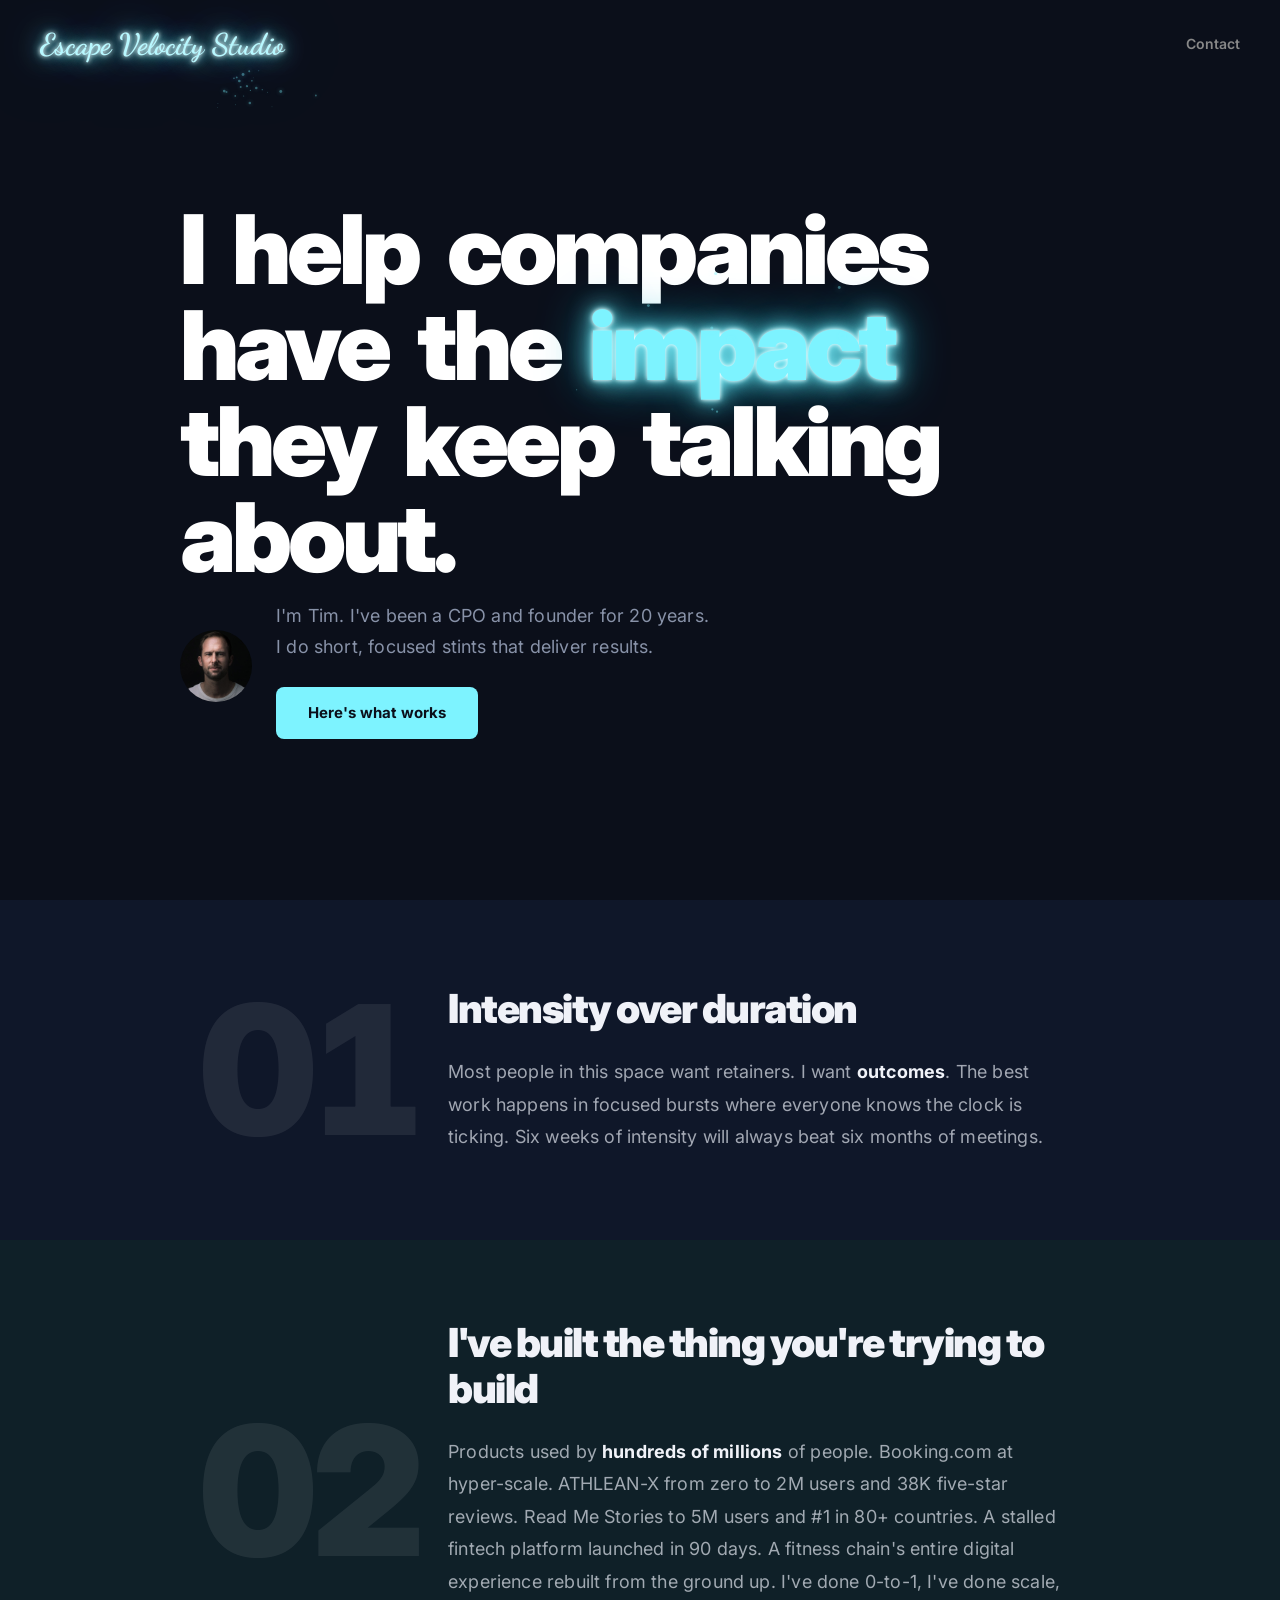
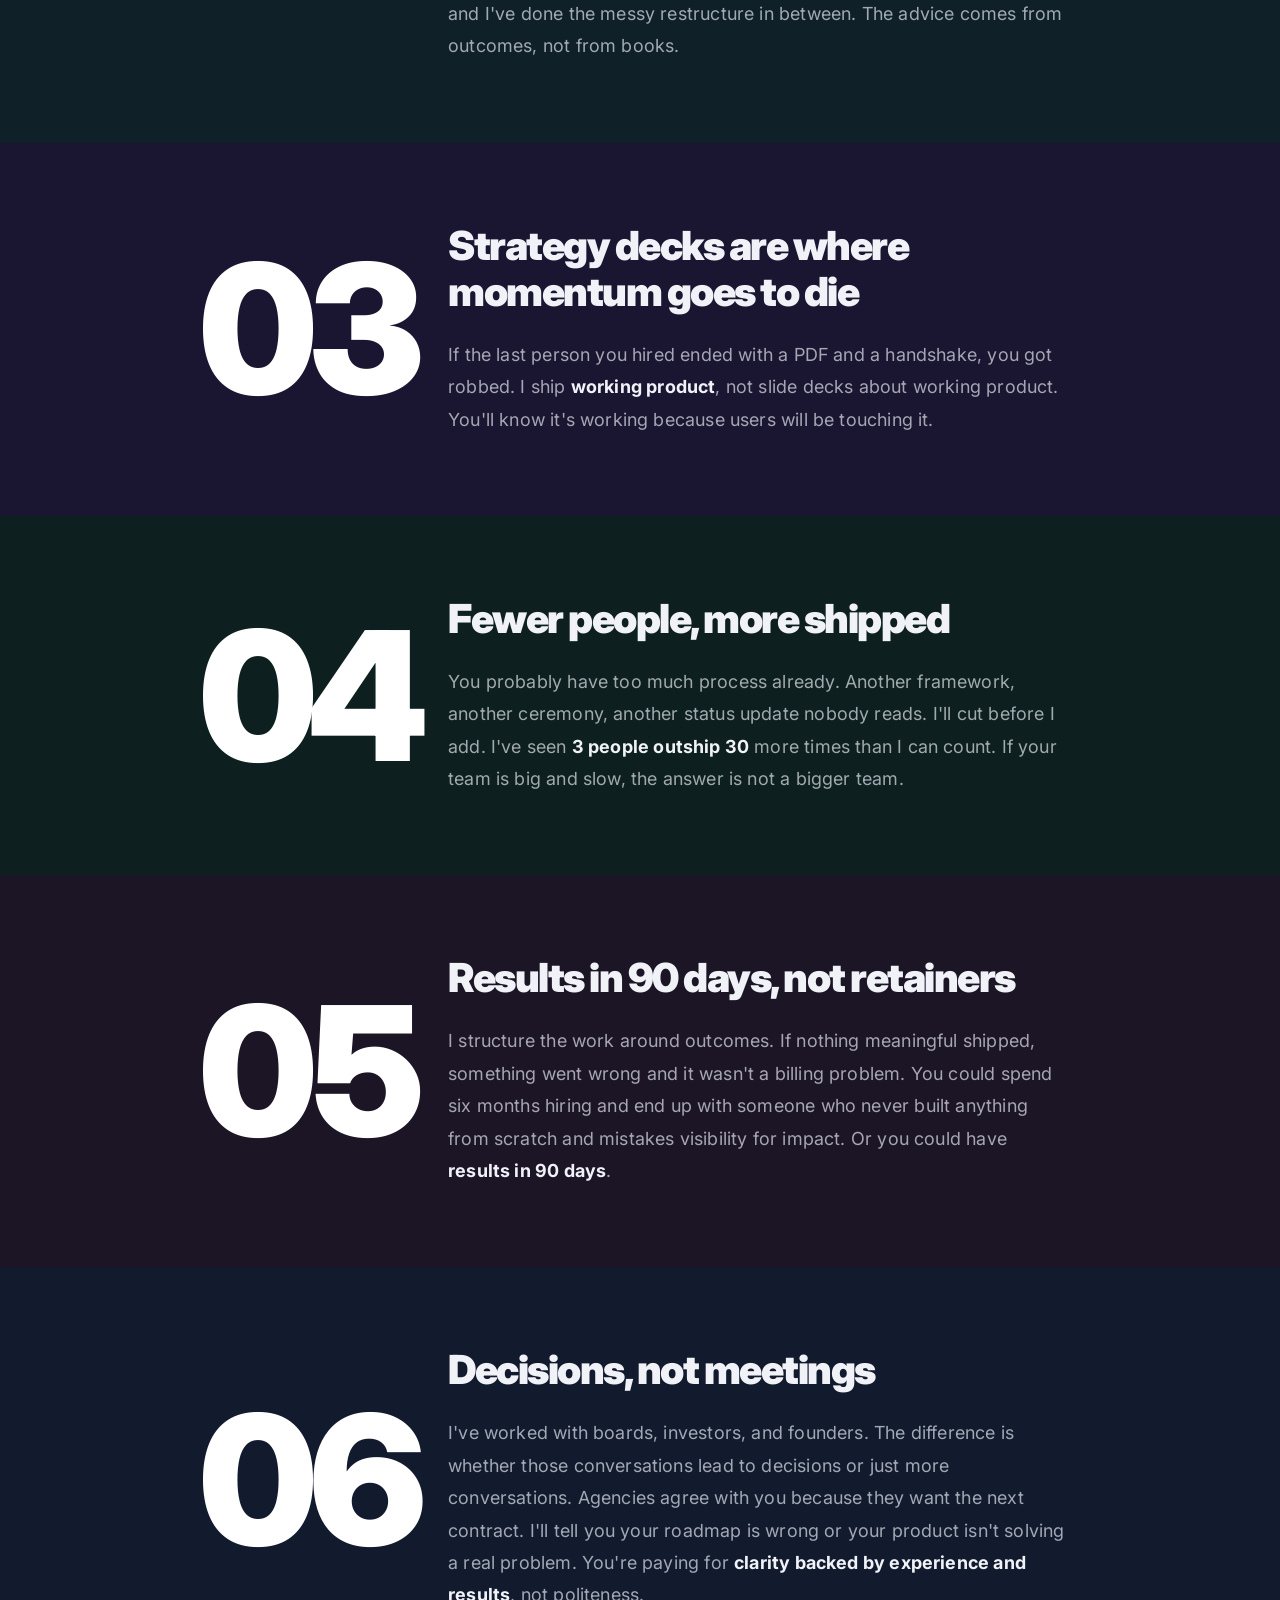
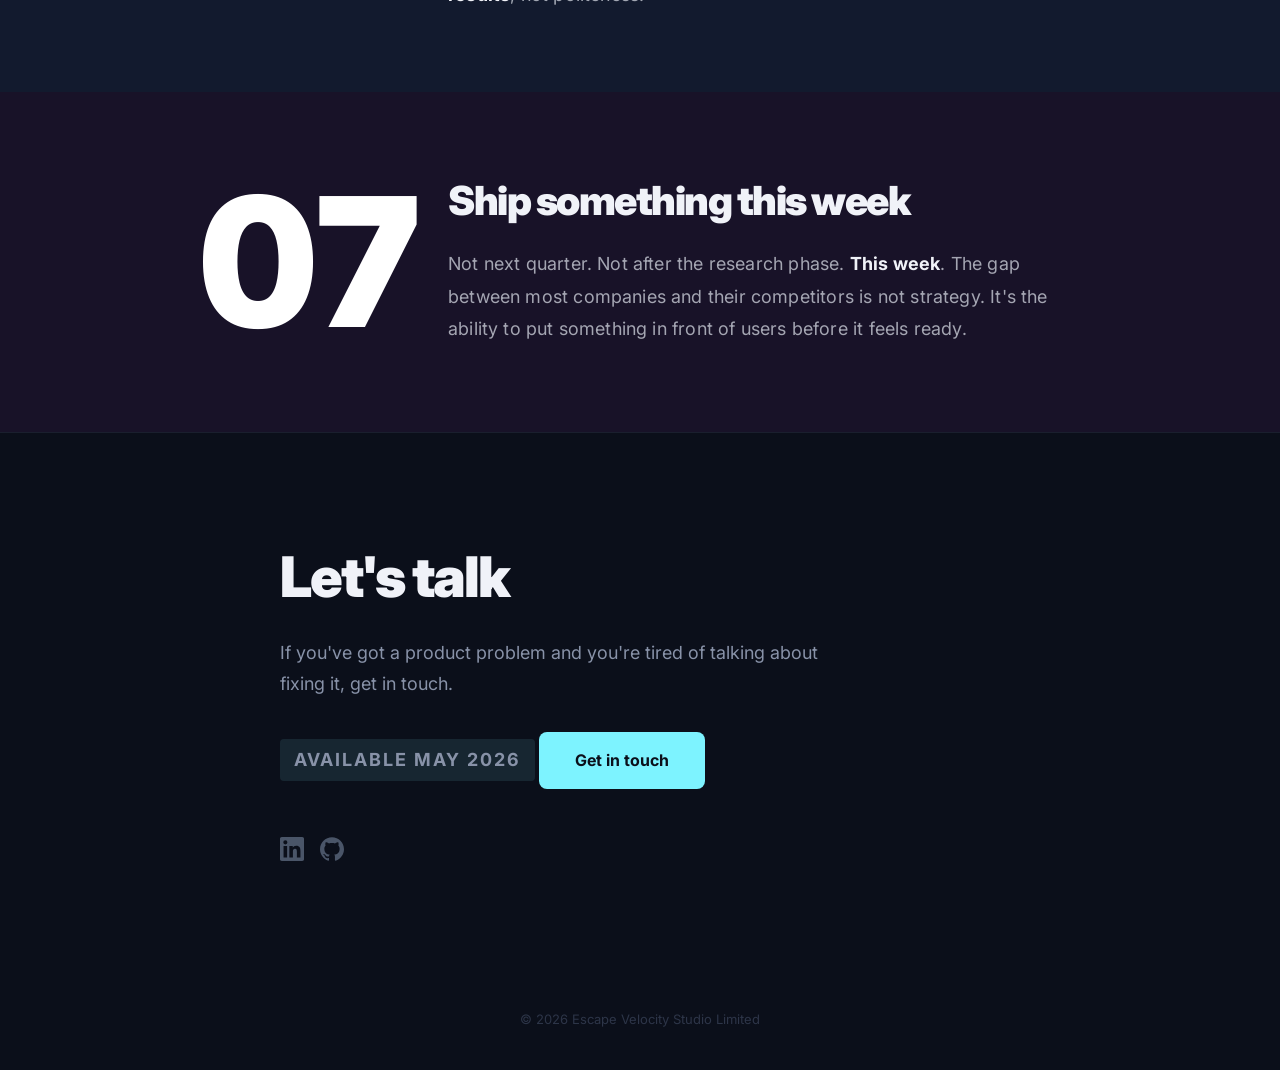
==== index.html @ 27d00e27 "Remove redundant hero accent line Co-Authored-By: Claude Opus 4.6 (1M context) <noreply@anthropic.co" ====
<!DOCTYPE html>
<html lang="en">
<head>
  <meta charset="UTF-8">
  <meta name="viewport" content="width=device-width, initial-scale=1.0">
  <title>Escape Velocity Studio | Senior Product Leadership That Ships</title>
  <meta name="description" content="I do short, focused stints for companies that need to deliver results. 20 years as a CPO and founder. Outcomes in 90 days, not retainers.">
  <meta name="robots" content="index, follow">
  <meta name="author" content="Tim de Jardine">
  <link rel="canonical" href="https://escapevelocitystudio.com">

  <!-- Open Graph -->
  <meta property="og:title" content="Escape Velocity Studio">
  <meta property="og:description" content="Short, focused stints that deliver results. 20 years as a CPO and founder.">
  <meta property="og:type" content="website">
  <meta property="og:url" content="https://escapevelocitystudio.com">
  <meta property="og:image" content="https://escapevelocitystudio.com/assets/og-image.png">
  <meta property="og:image:width" content="1200">
  <meta property="og:image:height" content="630">

  <!-- Twitter -->
  <meta name="twitter:card" content="summary_large_image">
  <meta name="twitter:title" content="Escape Velocity Studio">
  <meta name="twitter:description" content="Short, focused stints that deliver results. 20 years as a CPO and founder.">
  <meta name="twitter:image" content="https://escapevelocitystudio.com/assets/og-image.png">

  <!-- Structured Data -->
  <script type="application/ld+json">
  {
    "@context": "https://schema.org",
    "@type": "ProfessionalService",
    "name": "Escape Velocity Studio",
    "description": "Senior product leadership. Short, focused stints that deliver results.",
    "url": "https://escapevelocitystudio.com",
    "founder": {
      "@type": "Person",
      "name": "Tim de Jardine",
      "jobTitle": "CPO & Founder",
      "sameAs": [
        "https://www.linkedin.com/in/timdej/",
        "https://github.com/tmtdj"
      ]
    },
    "areaServed": "Worldwide",
    "serviceType": "Product Leadership"
  }
  </script>

  <link rel="icon" type="image/svg+xml" href="assets/favicon.svg">
  <link rel="stylesheet" href="css/styles.css">
</head>
<body>

  <!-- Scroll progress bar -->
  <div class="scroll-progress" id="scrollProgress"></div>

  <div class="topbar">
    <div class="logo">
      <span class="logo-text">Escape Velocity Studio</span>
    </div>
    <nav class="nav-desktop">
      <a href="#contact">Contact</a>
    </nav>
    <button class="hamburger" id="hamburger" aria-label="Menu">
      <span></span>
      <span></span>
    </button>
    <nav class="nav-mobile" id="navMobile">
      <a href="#contact">Contact</a>
    </nav>
  </div>

  <section class="hero">
    <h1 class="hero-headline"></h1>
    <div class="hero-bio">
      <div class="hero-photo">
        <img src="assets/TimdeJardine.jpeg" alt="Tim de Jardine" width="72" height="72">
      </div>
      <div class="hero-bio-text">
        <p>I'm Tim. I've been a CPO and founder for 20 years.<br>I do short, focused stints that deliver results.</p>
        <a href="#whatworks" class="cta-hero">Here's what works</a>
      </div>
    </div>
  </section>

  <section class="beliefs" id="whatworks">

    <div class="belief">
      <div class="belief-content">
        <div class="belief-number">01</div>
        <div class="belief-inner">
          <h2>Intensity over duration</h2>
          <p>Most people in this space want retainers. I want <strong>outcomes</strong>. The best work happens in focused bursts where everyone knows the clock is ticking. Six weeks of intensity will always beat six months of meetings.</p>
        </div>
      </div>
    </div>

    <div class="belief">
      <div class="belief-content">
        <div class="belief-number">02</div>
        <div class="belief-inner">
          <h2>I've built the thing you're trying to build</h2>
          <p>Products used by <strong>hundreds of millions</strong> of people. Booking.com at hyper-scale. ATHLEAN-X from zero to 2M users and 38K five-star reviews. Read Me Stories to 5M users and #1 in 80+ countries. A stalled fintech platform launched in 90 days. A fitness chain's entire digital experience rebuilt from the ground up. I've done 0-to-1, I've done scale, and I've done the messy restructure in between. The advice comes from outcomes, not from books.</p>
        </div>
      </div>
    </div>

    <div class="belief">
      <div class="belief-content">
        <div class="belief-number">03</div>
        <div class="belief-inner">
          <h2>Strategy decks are where momentum goes to die</h2>
          <p>If the last person you hired ended with a PDF and a handshake, you got robbed. I ship <strong>working product</strong>, not slide decks about working product. You'll know it's working because users will be touching it.</p>
        </div>
      </div>
    </div>

    <div class="belief">
      <div class="belief-content">
        <div class="belief-number">04</div>
        <div class="belief-inner">
          <h2>Fewer people, more shipped</h2>
          <p>You probably have too much process already. Another framework, another ceremony, another status update nobody reads. I'll cut before I add. I've seen <strong>3 people outship 30</strong> more times than I can count. If your team is big and slow, the answer is not a bigger team.</p>
        </div>
      </div>
    </div>

    <div class="belief">
      <div class="belief-content">
        <div class="belief-number">05</div>
        <div class="belief-inner">
          <h2>Results in 90 days, not retainers</h2>
          <p>I structure the work around outcomes. If nothing meaningful shipped, something went wrong and it wasn't a billing problem. You could spend six months hiring and end up with someone who never built anything from scratch and mistakes visibility for impact. Or you could have <strong>results in 90 days</strong>.</p>
        </div>
      </div>
    </div>

    <div class="belief">
      <div class="belief-content">
        <div class="belief-number">06</div>
        <div class="belief-inner">
          <h2>Decisions, not meetings</h2>
          <p>I've worked with boards, investors, and founders. The difference is whether those conversations lead to decisions or just more conversations. Agencies agree with you because they want the next contract. I'll tell you your roadmap is wrong or your product isn't solving a real problem. You're paying for <strong>clarity backed by experience and results</strong>, not politeness.</p>
        </div>
      </div>
    </div>

    <div class="belief">
      <div class="belief-content">
        <div class="belief-number">07</div>
        <div class="belief-inner">
          <h2>Ship something this week</h2>
          <p>Not next quarter. Not after the research phase. <strong>This week</strong>. The gap between most companies and their competitors is not strategy. It's the ability to put something in front of users before it feels ready.</p>
        </div>
      </div>
    </div>

  </section>

  <section class="contact" id="contact">
    <div class="contact-inner">
      <h2>Let's talk</h2>
      <p>If you've got a product problem and you're tired of talking about fixing it, get in touch.</p>
      <p class="availability">Available May 2026</p>
      <a href="#" class="cta-contact" id="email-link">Get in touch</a>
      <div class="social-links">
        <a href="https://www.linkedin.com/in/timdej/" target="_blank" rel="noopener" aria-label="LinkedIn">
          <svg width="24" height="24" viewBox="0 0 24 24" fill="currentColor"><path d="M20.447 20.452h-3.554v-5.569c0-1.328-.027-3.037-1.852-3.037-1.853 0-2.136 1.445-2.136 2.939v5.667H9.351V9h3.414v1.561h.046c.477-.9 1.637-1.85 3.37-1.85 3.601 0 4.267 2.37 4.267 5.455v6.286zM5.337 7.433a2.062 2.062 0 01-2.063-2.065 2.064 2.064 0 112.063 2.065zm1.782 13.019H3.555V9h3.564v11.452zM22.225 0H1.771C.792 0 0 .774 0 1.729v20.542C0 23.227.792 24 1.771 24h20.451C23.2 24 24 23.227 24 22.271V1.729C24 .774 23.2 0 22.222 0h.003z"/></svg>
        </a>
        <a href="https://github.com/tmtdj" target="_blank" rel="noopener" aria-label="GitHub">
          <svg width="24" height="24" viewBox="0 0 24 24" fill="currentColor"><path d="M12 .297c-6.63 0-12 5.373-12 12 0 5.303 3.438 9.8 8.205 11.385.6.113.82-.258.82-.577 0-.285-.01-1.04-.015-2.04-3.338.724-4.042-1.61-4.042-1.61C4.422 18.07 3.633 17.7 3.633 17.7c-1.087-.744.084-.729.084-.729 1.205.084 1.838 1.236 1.838 1.236 1.07 1.835 2.809 1.305 3.495.998.108-.776.417-1.305.76-1.605-2.665-.3-5.466-1.332-5.466-5.93 0-1.31.465-2.38 1.235-3.22-.135-.303-.54-1.523.105-3.176 0 0 1.005-.322 3.3 1.23.96-.267 1.98-.399 3-.405 1.02.006 2.04.138 3 .405 2.28-1.552 3.285-1.23 3.285-1.23.645 1.653.24 2.873.12 3.176.765.84 1.23 1.91 1.23 3.22 0 4.61-2.805 5.625-5.475 5.92.42.36.81 1.096.81 2.22 0 1.606-.015 2.896-.015 3.286 0 .315.21.69.825.57C20.565 22.092 24 17.592 24 12.297c0-6.627-5.373-12-12-12"/></svg>
        </a>
      </div>
    </div>
  </section>

  <footer>
    &copy; 2026 Escape Velocity Studio Limited
  </footer>

  <script>
    (function() {
      var u = 'tdejardine';
      var d = 'gmail.com';
      var el = document.getElementById('email-link');
      el.href = 'mailto:' + u + '@' + d + '?subject=Impact%20Inquiry';
      el.textContent = 'Get in touch';
    })();

    // Hamburger menu toggle
    const hamburger = document.getElementById('hamburger');
    const navMobile = document.getElementById('navMobile');
    hamburger.addEventListener('click', () => {
      hamburger.classList.toggle('open');
      navMobile.classList.toggle('open');
    });
    navMobile.querySelectorAll('a').forEach(a => {
      a.addEventListener('click', () => {
        hamburger.classList.remove('open');
        navMobile.classList.remove('open');
      });
    });

    // 1. Word-by-word hero with "impact" in orange
    const headline = document.querySelector('.hero-headline');
    const words = 'I help companies have the impact they keep talking about.'.split(' ');
    words.forEach((word, i) => {
      const span = document.createElement('span');
      span.textContent = word;
      span.style.display = 'inline-block';
      span.style.marginRight = '0.3em';
      span.style.opacity = '0';
      span.style.transform = 'translateY(20px)';
      span.style.transition = `opacity 0.4s ease ${i * 0.1}s, transform 0.4s ease ${i * 0.1}s`;
      if (word === 'impact') {
        span.style.color = '#7df3ff';
        span.style.webkitTextFillColor = '#7df3ff';
        span.style.textShadow = '0 0 4px #fff, 0 0 10px #7df3ff, 0 0 25px #7df3ff, 0 0 50px #0fa8c4';
        span.classList.add('impact-word');
      }
      headline.appendChild(span);
      requestAnimationFrame(() => {
        requestAnimationFrame(() => {
          span.style.opacity = '1';
          span.style.transform = 'translateY(0)';
        });
      });
    });

    // 1b. Sparks on "impact" word after it appears
    setTimeout(() => {
      const impactEl = document.querySelector('.impact-word');
      if (impactEl) {
        const impactCanvas = document.createElement('canvas');
        impactCanvas.style.cssText = 'position:fixed;top:0;left:0;width:100%;height:100%;pointer-events:none;z-index:99;';
        document.body.appendChild(impactCanvas);
        const ictx = impactCanvas.getContext('2d');
        impactCanvas.width = window.innerWidth;
        impactCanvas.height = window.innerHeight;
        let impactSparks = [];
        const rect = impactEl.getBoundingClientRect();

        // Burst of sparks
        for (let j = 0; j < 12; j++) {
          impactSparks.push({
            x: rect.left + Math.random() * rect.width,
            y: rect.top + Math.random() * rect.height,
            vx: (Math.random() - 0.5) * 3,
            vy: (Math.random() - 0.5) * 3 - 1,
            life: 1,
            size: Math.random() * 2 + 0.5
          });
        }

        function drawImpactSparks() {
          ictx.clearRect(0, 0, impactCanvas.width, impactCanvas.height);
          impactSparks.forEach(s => {
            s.x += s.vx;
            s.y += s.vy;
            s.vy += 0.08;
            s.life -= 0.015;
            if (s.life <= 0) return;
            ictx.beginPath();
            ictx.arc(s.x, s.y, s.size * s.life, 0, Math.PI * 2);
            ictx.fillStyle = `rgba(125, 243, 255, ${s.life * 0.6})`;
            ictx.shadowColor = '#7df3ff';
            ictx.shadowBlur = 6;
            ictx.fill();
            ictx.shadowBlur = 0;
          });
          impactSparks = impactSparks.filter(s => s.life > 0);
          if (impactSparks.length > 0) {
            requestAnimationFrame(drawImpactSparks);
          } else {
            impactCanvas.remove();
          }
        }
        drawImpactSparks();
      }
    }, 600); // triggers when "impact" word appears

    // 2. Neon sparks falling from logo
    const sparkCanvas = document.createElement('canvas');
    sparkCanvas.id = 'sparkCanvas';
    sparkCanvas.style.cssText = 'position:fixed;top:0;left:0;width:100%;height:100%;pointer-events:none;z-index:99;';
    document.body.appendChild(sparkCanvas);
    const sparkCtx = sparkCanvas.getContext('2d');
    let sparks = [];

    function resizeSparkCanvas() {
      sparkCanvas.width = window.innerWidth;
      sparkCanvas.height = window.innerHeight;
    }
    resizeSparkCanvas();
    window.addEventListener('resize', resizeSparkCanvas);

    // Get "Studio" word position — last word in logo
    const logoEl = document.querySelector('.logo-text');
    function getStudioRect() {
      const text = logoEl.textContent;
      const studioStart = text.indexOf('Studio');
      const fullRect = logoEl.getBoundingClientRect();
      const charWidth = fullRect.width / text.length;
      return {
        left: fullRect.left + studioStart * charWidth,
        right: fullRect.right,
        bottom: fullRect.bottom,
        width: charWidth * 6
      };
    }

    function spawnSpark() {
      const r = getStudioRect();
      sparks.push({
        x: r.left + Math.random() * r.width,
        y: r.bottom,
        vx: (Math.random() - 0.5) * 0.5,
        vy: Math.random() * 1 + 0.5,
        life: 1,
        size: Math.random() * 1.5 + 0.3
      });
    }

    // Spawn sparks subtly for first 2 seconds
    let sparkTimer = 0;
    const sparkInterval = setInterval(() => {
      spawnSpark();
      sparkTimer += 80;
      if (sparkTimer > 2000) clearInterval(sparkInterval);
    }, 80);

    function drawSparks() {
      sparkCtx.clearRect(0, 0, sparkCanvas.width, sparkCanvas.height);
      sparks.forEach(s => {
        s.x += s.vx;
        s.y += s.vy;
        s.vy += 0.05; // gravity
        s.life -= 0.008;
        if (s.life <= 0) return;

        sparkCtx.beginPath();
        sparkCtx.arc(s.x, s.y, s.size * s.life, 0, Math.PI * 2);
        sparkCtx.fillStyle = `rgba(125, 243, 255, ${s.life * 0.4})`;
        sparkCtx.shadowColor = '#7df3ff';
        sparkCtx.shadowBlur = 4;
        sparkCtx.fill();
        sparkCtx.shadowBlur = 0;
      });
      sparks = sparks.filter(s => s.life > 0);
      if (sparks.length > 0 || sparkTimer < 3000) {
        requestAnimationFrame(drawSparks);
      } else {
        sparkCanvas.remove();
      }
    }
    drawSparks();

    // 3. Subtle cursor dot trail
    const canvas = document.createElement('canvas');
    canvas.id = 'trailCanvas';
    canvas.style.cssText = 'position:fixed;top:0;left:0;width:100%;height:100%;pointer-events:none;z-index:9999;';
    document.body.appendChild(canvas);
    const ctx = canvas.getContext('2d');
    let dots = [];
    let mouse = { x: -100, y: -100 };

    function resizeCanvas() {
      canvas.width = window.innerWidth;
      canvas.height = window.innerHeight;
    }
    resizeCanvas();
    window.addEventListener('resize', resizeCanvas);

    document.addEventListener('mousemove', e => {
      mouse.x = e.clientX;
      mouse.y = e.clientY;
      dots.push({ x: e.clientX, y: e.clientY, life: 1 });
      if (dots.length > 20) dots.shift();
    });

    function drawTrail() {
      ctx.clearRect(0, 0, canvas.width, canvas.height);
      dots.forEach((dot, i) => {
        dot.life -= 0.03;
        if (dot.life <= 0) return;
        ctx.beginPath();
        ctx.arc(dot.x, dot.y, 2 * dot.life, 0, Math.PI * 2);
        ctx.fillStyle = `rgba(125, 243, 255, ${dot.life * 0.4})`;
        ctx.fill();
      });
      dots = dots.filter(d => d.life > 0);
      requestAnimationFrame(drawTrail);
    }
    drawTrail();

    // 3. Header scroll behavior
    const topbar = document.querySelector('.topbar');
    function handleScroll() {
      if (window.scrollY > 100) {
        topbar.classList.add('scrolled');
      } else {
        topbar.classList.remove('scrolled');
      }
    }
    window.addEventListener('scroll', handleScroll, { passive: true });

    // 4. Scroll progress bar
    const progressBar = document.getElementById('scrollProgress');
    function updateProgress() {
      const scrollTop = window.scrollY;
      const docHeight = document.documentElement.scrollHeight - window.innerHeight;
      const progress = (scrollTop / docHeight) * 100;
      progressBar.style.width = progress + '%';
    }
    window.addEventListener('scroll', updateProgress, { passive: true });

    // 5. Belief animations - number from left, text from right
    const beliefs = document.querySelectorAll('.belief');
    const observer = new IntersectionObserver((entries) => {
      entries.forEach(entry => {
        if (entry.isIntersecting) {
          entry.target.querySelectorAll('.belief-number').forEach(el => {
            el.classList.add('visible');
            // Orange → white → faded
            setTimeout(() => {
              el.classList.add('settled');
            }, 1100);
          });
          entry.target.querySelectorAll('h2, p').forEach(el => {
            el.classList.add('visible');
          });
        }
      });
    }, { threshold: 0.2 });

    beliefs.forEach(belief => observer.observe(belief));

    // 6. Smooth scroll for anchor links
    document.querySelectorAll('a[href^="#"]').forEach(link => {
      link.addEventListener('click', e => {
        e.preventDefault();
        const target = document.querySelector(link.getAttribute('href'));
        if (target) {
          target.scrollIntoView({ behavior: 'smooth' });
        }
      });
    });
  </script>
</body>
</html>
---- css/styles.css ----
@import url('https://fonts.googleapis.com/css2?family=Inter:wght@400;600;700;900&family=Dancing+Script:wght@700&display=swap');

* {
  margin: 0;
  padding: 0;
  box-sizing: border-box;
}

html {
  scroll-behavior: smooth;
}

body {
  font-family: 'Inter', -apple-system, BlinkMacSystemFont, sans-serif;
  background: #0b0f1a;
  color: #e0e4ed;
  line-height: 1.6;
  -webkit-font-smoothing: antialiased;
}

/* Scroll progress bar */
.scroll-progress {
  position: fixed;
  top: 0;
  left: 0;
  height: 3px;
  background: #7df3ff;
  z-index: 200;
  width: 0%;
  transition: width 0.1s linear;
}

/* Top bar */
.topbar {
  display: flex;
  justify-content: space-between;
  align-items: center;
  padding: 20px 40px;
  position: fixed;
  top: 0;
  left: 0;
  right: 0;
  background: transparent;
  z-index: 100;
  border-bottom: none;
  transition: background 0.3s ease;
}

.topbar.scrolled {
  background: rgba(11, 15, 26, 0.9);
  backdrop-filter: blur(12px);
  -webkit-backdrop-filter: blur(12px);
}

.topbar .logo {
  display: flex;
  align-items: center;
}

.logo-text {
  font-family: 'Dancing Script', cursive;
  font-weight: 700;
  font-size: clamp(22px, 4vw, 30px);
  color: #b8f8ff;
  white-space: nowrap;
  text-shadow:
    0 0 4px #fff,
    0 0 10px #7df3ff,
    0 0 25px #7df3ff,
    0 0 50px #0fa8c4,
    0 0 100px #0fa8c4,
    0 0 150px #0fa8c4;
}

.logo-studio {
  font-family: 'Dancing Script', cursive;
  font-weight: 400;
  font-size: 14px;
  color: #b8f8ff;
  white-space: nowrap;
  text-shadow:
    0 0 4px #fff,
    0 0 10px #7df3ff,
    0 0 25px #7df3ff,
    0 0 50px #0fa8c4,
    0 0 100px #0fa8c4;
}

.nav-desktop a {
  color: #888;
  text-decoration: none;
  font-size: 14px;
  font-weight: 600;
  margin-left: 32px;
  transition: color 0.2s;
}

.nav-desktop a:hover {
  color: #7df3ff;
}

.hamburger {
  display: none;
  background: none;
  border: none;
  cursor: pointer;
  padding: 8px;
  flex-direction: column;
  gap: 6px;
}

.hamburger span {
  display: block;
  width: 24px;
  height: 2px;
  background: #fff;
  transition: transform 0.3s, opacity 0.3s;
}

.hamburger.open span:first-child {
  transform: rotate(45deg) translate(3px, 3px);
}

.hamburger.open span:last-child {
  transform: rotate(-45deg) translate(3px, -3px);
}

.nav-mobile {
  display: none;
  position: fixed;
  top: 60px;
  right: 20px;
  background: rgba(11, 15, 26, 0.95);
  backdrop-filter: blur(12px);
  -webkit-backdrop-filter: blur(12px);
  border-radius: 8px;
  padding: 16px 24px;
}

.nav-mobile.open {
  display: block;
}

.nav-mobile a {
  color: #fff;
  text-decoration: none;
  font-size: 16px;
  font-weight: 600;
}

/* Hero */
.hero {
  max-width: 1000px;
  margin: 0 auto;
  padding: 140px 40px 100px;
  min-height: 100vh;
  display: flex;
  flex-direction: column;
  justify-content: center;
}

.hero h1 {
  font-size: clamp(48px, 8vw, 96px);
  font-weight: 900;
  line-height: 1.0;
  letter-spacing: -4px;
  color: #fff;
  margin-bottom: 16px;
}

.hero-accent {
  width: 80px;
  height: 4px;
  background: #7df3ff;
  box-shadow: 0 0 8px #7df3ff, 0 0 20px #0fa8c4;
  margin-bottom: 48px;
  opacity: 0;
  animation: fadeInUp 0.8s ease 1.2s forwards;
}

@keyframes fadeInUp {
  from {
    opacity: 0;
    transform: translateY(24px);
  }
  to {
    opacity: 1;
    transform: translateY(0);
  }
}

.hero-bio {
  display: flex;
  align-items: center;
  gap: 24px;
  opacity: 0;
  animation: fadeInUp 0.8s ease 1.4s forwards;
}

.hero-bio-text p {
  font-size: 18px;
  color: #8892a8;
  line-height: 1.7;
  letter-spacing: 0.01em;
}

.hero-photo {
  flex-shrink: 0;
}

.hero-photo img {
  width: 72px;
  height: 72px;
  border-radius: 50%;
  object-fit: cover;
  filter: grayscale(20%);
}

.cta-hero {
  display: inline-block;
  margin-top: 24px;
  padding: 14px 32px;
  background: #7df3ff;
  color: #0b0f1a;
  font-weight: 700;
  font-size: 15px;
  text-decoration: none;
  border-radius: 8px;
  transition: background 0.2s;
}

.cta-hero:hover {
  background: #b8f8ff;
}

/* Beliefs */
.beliefs {
  background: none;
  padding: 0;
}

.belief {
  border-bottom: none;
  position: relative;
  overflow: hidden;
  display: flex;
  align-items: center;
  justify-content: center;
}

.belief-content {
  display: flex;
  align-items: center;
  gap: 48px;
  max-width: 1000px;
  width: 100%;
  padding: 80px 60px;
}

.belief-inner {
  flex: 1;
}

/* Number slides in from left: orange → white → faded */
.belief-number {
  font-size: clamp(100px, 15vw, 180px);
  font-weight: 900;
  opacity: 0;
  letter-spacing: -6px;
  font-variant-numeric: tabular-nums;
  color: #7df3ff;
  line-height: 1;
  flex-shrink: 0;
  width: 200px;
  transform: translateX(-80px);
  transition: opacity 0.5s ease, transform 0.8s cubic-bezier(0.16, 1, 0.3, 1), color 0.6s ease;
  user-select: none;
}

.belief-number.visible {
  opacity: 1;
  transform: translateX(0);
  color: #fff;
  transition: opacity 0.5s ease, transform 0.8s cubic-bezier(0.16, 1, 0.3, 1), color 0.4s ease 0.3s;
}

.belief-number.settled {
  color: rgba(255, 255, 255, 0.08);
  transition: color 0.8s ease;
}

/* Text slides in from right */
.belief h2,
.belief p {
  opacity: 0;
  transform: translateX(40px);
  transition: opacity 0.6s ease 0.2s, transform 0.6s ease 0.2s;
}

.belief h2.visible,
.belief p.visible {
  opacity: 1;
  transform: translateX(0);
}

.belief p.visible {
  transition-delay: 0.3s;
}

.belief h2 {
  font-size: clamp(26px, 4vw, 40px);
  font-weight: 900;
  color: #f0f2f8;
  letter-spacing: -1.5px;
  margin-bottom: 24px;
  line-height: 1.15;
}

.belief p {
  font-size: 18px;
  color: rgba(224, 228, 237, 0.7);
  line-height: 1.8;
  max-width: 620px;
  letter-spacing: 0.01em;
}

.belief p strong {
  color: #f0f2f8;
  font-weight: 700;
}

.belief:nth-child(1)  { background: #0f1729; }
.belief:nth-child(2)  { background: #0f2028; }
.belief:nth-child(3)  { background: #1a1530; }
.belief:nth-child(4)  { background: #0d1f1f; }
.belief:nth-child(5)  { background: #1c1525; }
.belief:nth-child(6)  { background: #121a2e; }
.belief:nth-child(7)  { background: #181228; }

/* Contact */
.contact {
  padding: 100px 40px;
  background: #0b0f1a;
  border-top: 1px solid #1a1f2e;
}

.contact-inner {
  max-width: 720px;
  margin: 0 auto;
}

.contact h2 {
  font-size: clamp(36px, 5vw, 56px);
  font-weight: 900;
  color: #f0f2f8;
  letter-spacing: -2px;
  margin-bottom: 16px;
}

.contact p {
  font-size: 18px;
  color: #8892a8;
  line-height: 1.7;
  margin-bottom: 32px;
  max-width: 560px;
}

.availability {
  display: inline-block;
  font-size: 13px;
  font-weight: 700;
  letter-spacing: 2px;
  text-transform: uppercase;
  color: #7df3ff;
  background: rgba(125, 243, 255, 0.1);
  padding: 6px 14px;
  border-radius: 4px;
  margin-bottom: 24px;
}

.cta-contact {
  display: inline-block;
  padding: 16px 36px;
  background: #7df3ff;
  color: #0b0f1a;
  font-weight: 700;
  font-size: 16px;
  text-decoration: none;
  border-radius: 8px;
  transition: background 0.2s;
}

.cta-contact:hover {
  background: #b8f8ff;
}

.social-links {
  display: flex;
  gap: 16px;
  margin-top: 24px;
}

.social-links a {
  color: #4a5568;
  transition: color 0.2s;
}

.social-links a:hover {
  color: #f0f2f8;
}

/* Footer */
footer {
  padding: 40px;
  text-align: center;
  font-size: 13px;
  color: #2d3548;
}

/* Mobile */
@media (max-width: 600px) {
  .topbar {
    padding: 16px 20px;
    gap: 12px;
  }
  .nav-desktop {
    display: none;
  }
  .hamburger {
    display: flex;
  }
  .logo-text {
    font-size: 32px !important;
  }
  .logo-text {
    font-size: 10px;
    letter-spacing: 2px;
  }
  .hero {
    padding: 100px 20px 60px;
    min-height: auto;
  }
  .hero h1 {
    font-size: clamp(36px, 10vw, 56px);
    letter-spacing: -2px;
  }
  .hero-bio {
    flex-direction: row;
    gap: 16px;
  }
  .hero-photo img {
    width: 56px;
    height: 56px;
  }
  .beliefs {
    padding: 0;
  }
  .belief-content {
    flex-direction: column;
    gap: 16px;
    padding: 48px 20px;
  }
  .belief-number {
    font-size: 80px;
    width: auto;
  }
  .contact {
    padding: 60px 20px;
  }
  #trailCanvas {
    display: none;
  }
}
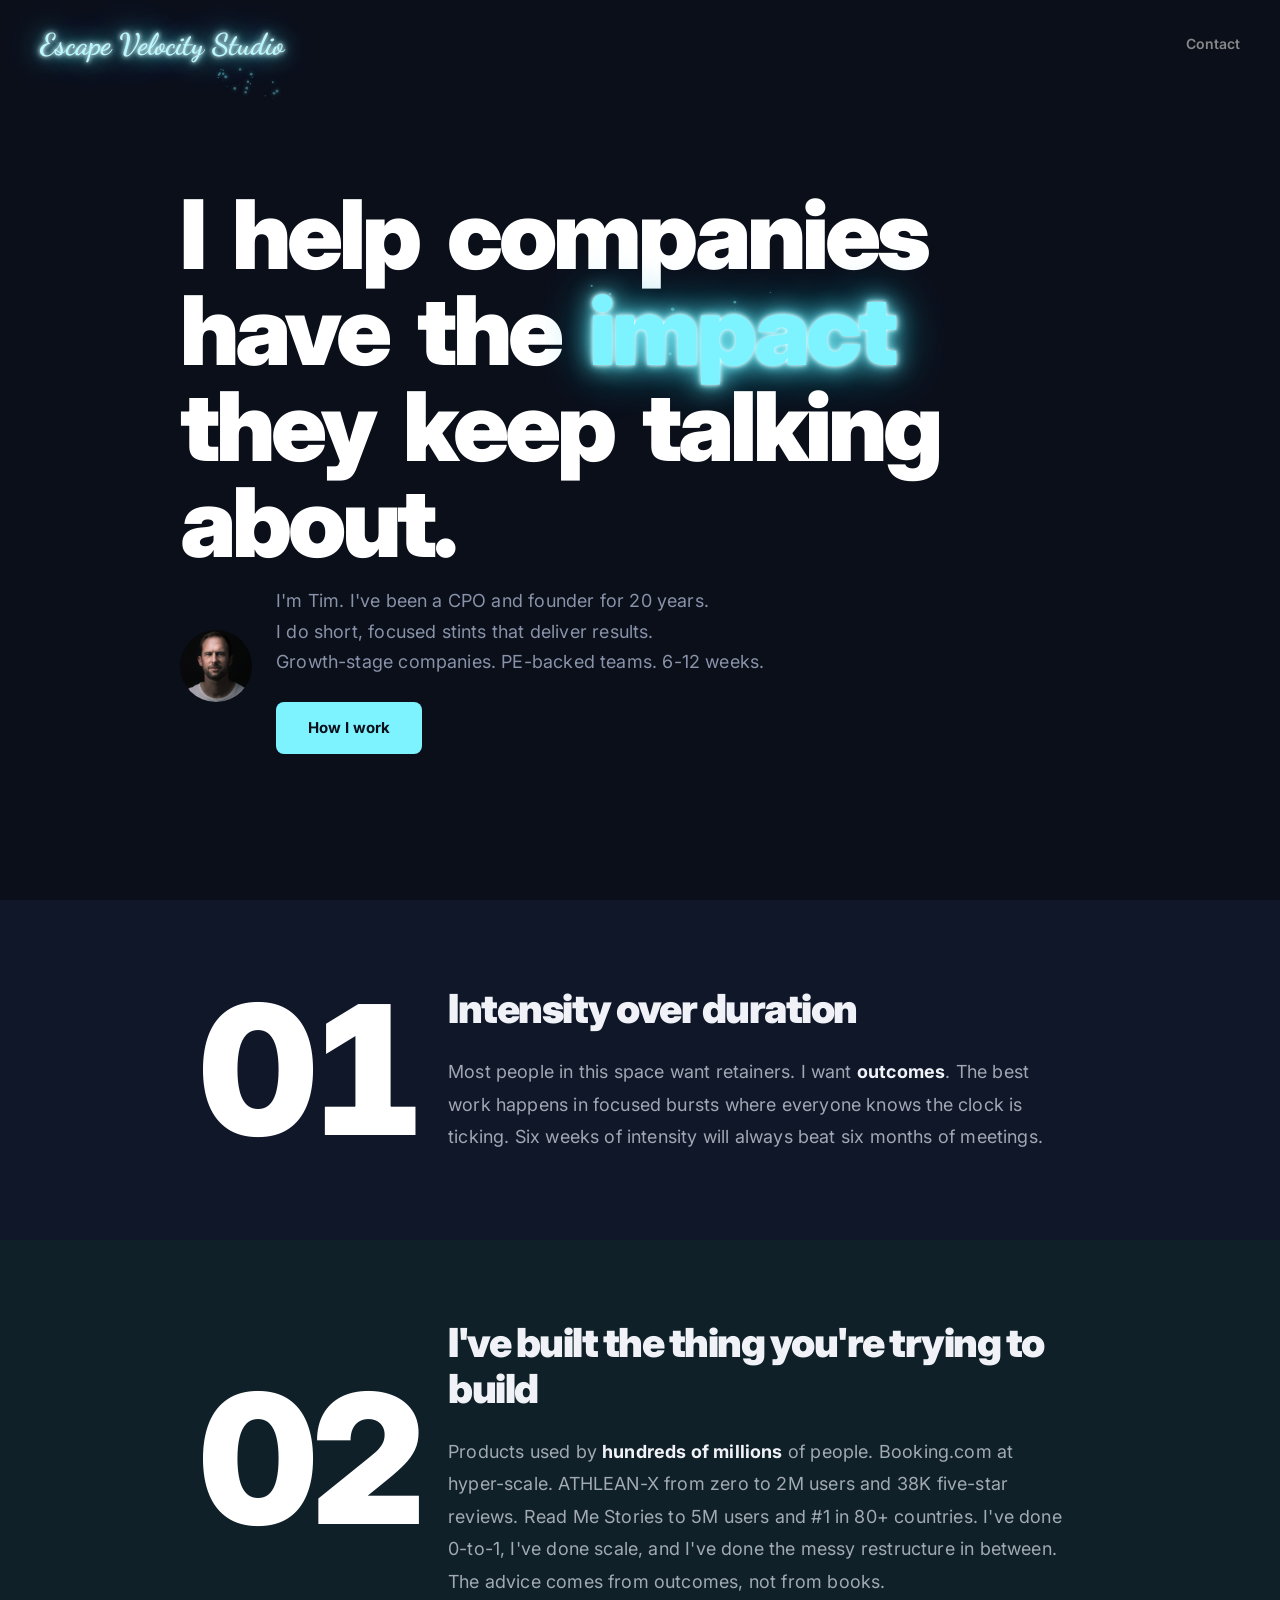
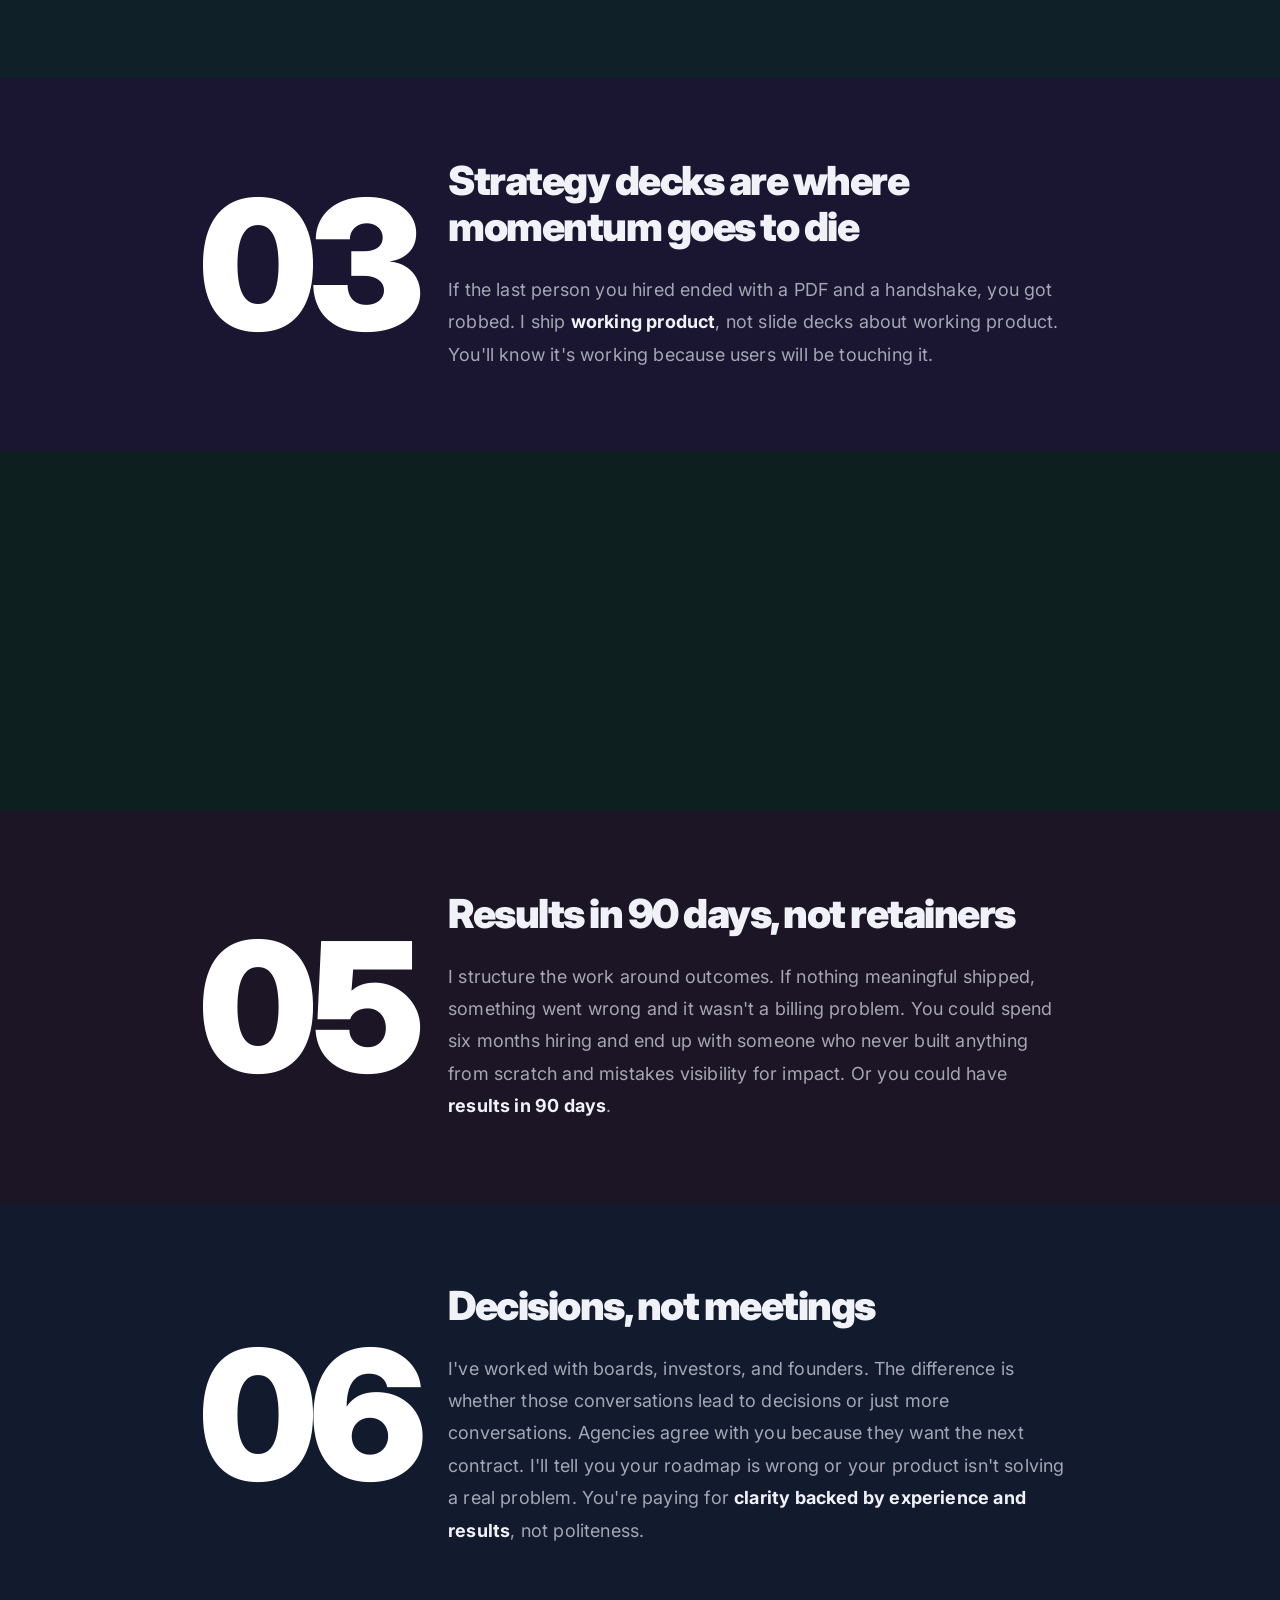
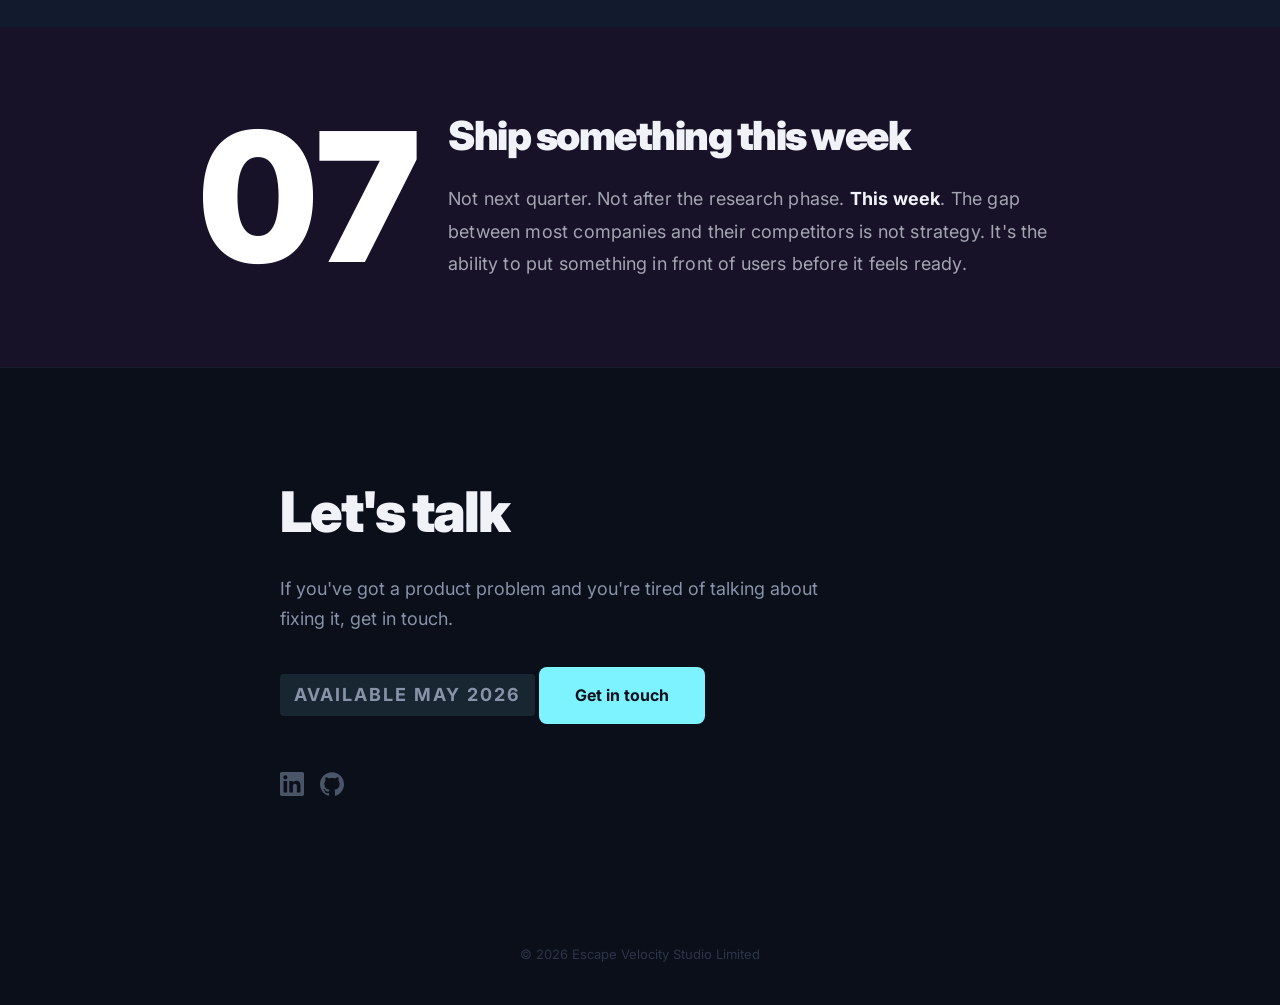
==== commit 82ba4e03: "Add audience qualifier, trim #02, fix CTA label, new OG image Co-Authored-By: Claude Opus 4.6 (1M co" ====
--- a/index.html
+++ b/index.html
@@ -77,8 +77,8 @@
         <img src="assets/TimdeJardine.jpeg" alt="Tim de Jardine" width="72" height="72">
       </div>
       <div class="hero-bio-text">
-        <p>I'm Tim. I've been a CPO and founder for 20 years.<br>I do short, focused stints that deliver results.</p>
-        <a href="#whatworks" class="cta-hero">Here's what works</a>
+        <p>I'm Tim. I've been a CPO and founder for 20 years.<br>I do short, focused stints that deliver results.<br>Growth-stage companies. PE-backed teams. 6-12 weeks.</p>
+        <a href="#whatworks" class="cta-hero">How I work</a>
       </div>
     </div>
   </section>
@@ -100,7 +100,7 @@
         <div class="belief-number">02</div>
         <div class="belief-inner">
           <h2>I've built the thing you're trying to build</h2>
-          <p>Products used by <strong>hundreds of millions</strong> of people. Booking.com at hyper-scale. ATHLEAN-X from zero to 2M users and 38K five-star reviews. Read Me Stories to 5M users and #1 in 80+ countries. A stalled fintech platform launched in 90 days. A fitness chain's entire digital experience rebuilt from the ground up. I've done 0-to-1, I've done scale, and I've done the messy restructure in between. The advice comes from outcomes, not from books.</p>
+          <p>Products used by <strong>hundreds of millions</strong> of people. Booking.com at hyper-scale. ATHLEAN-X from zero to 2M users and 38K five-star reviews. Read Me Stories to 5M users and #1 in 80+ countries. I've done 0-to-1, I've done scale, and I've done the messy restructure in between. The advice comes from outcomes, not from books.</p>
         </div>
       </div>
     </div>
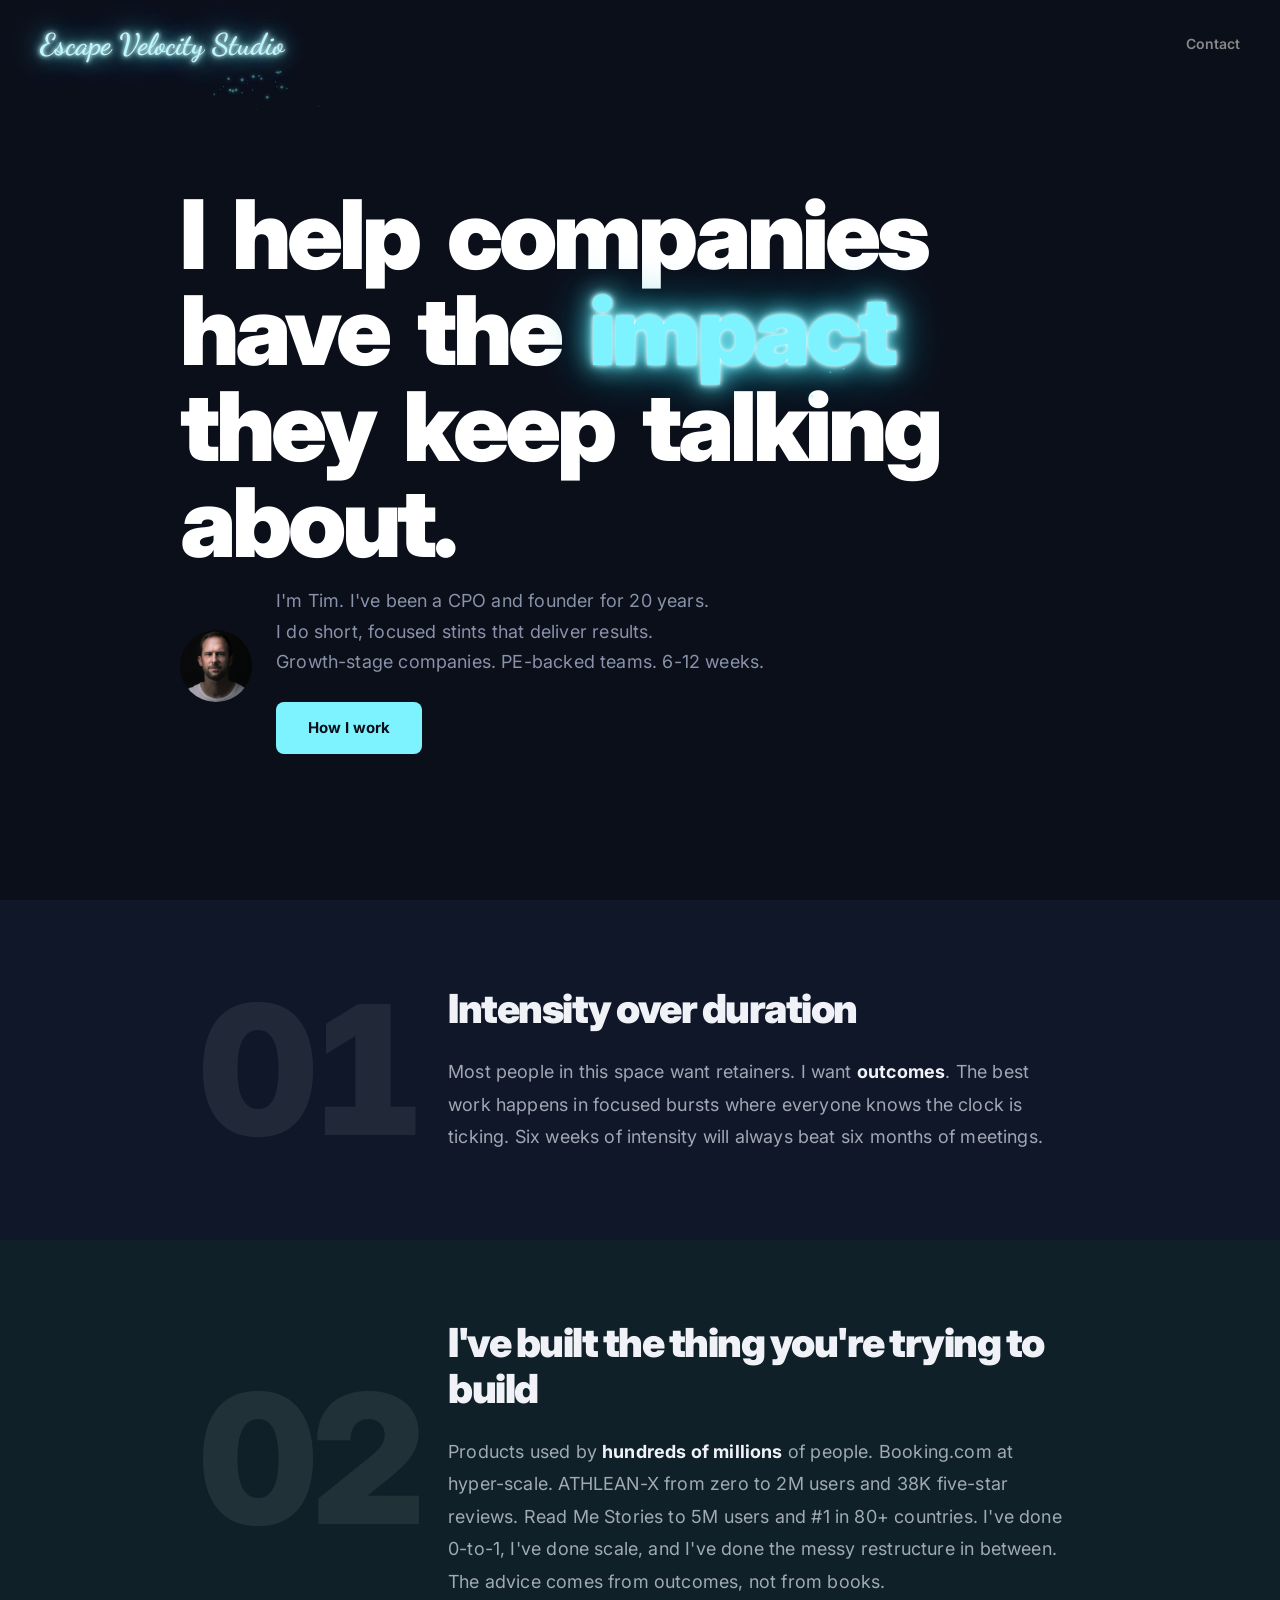
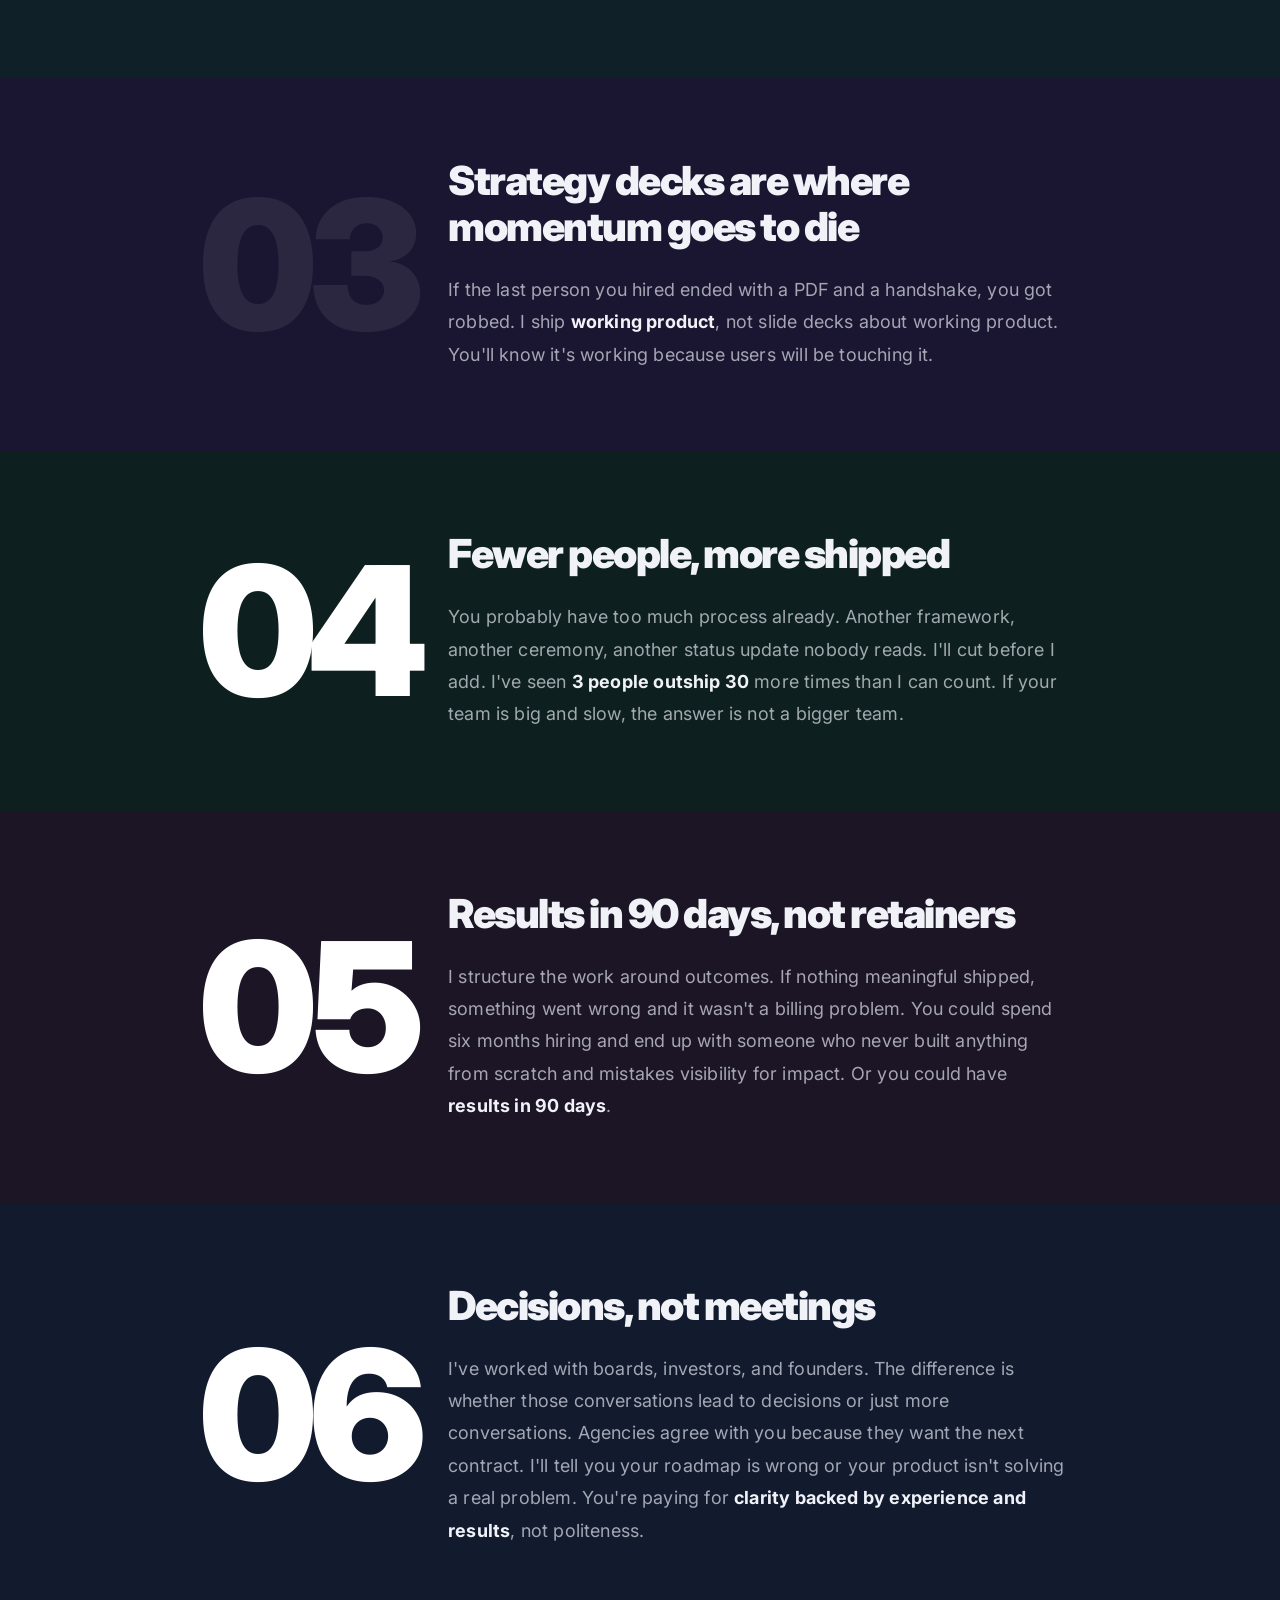
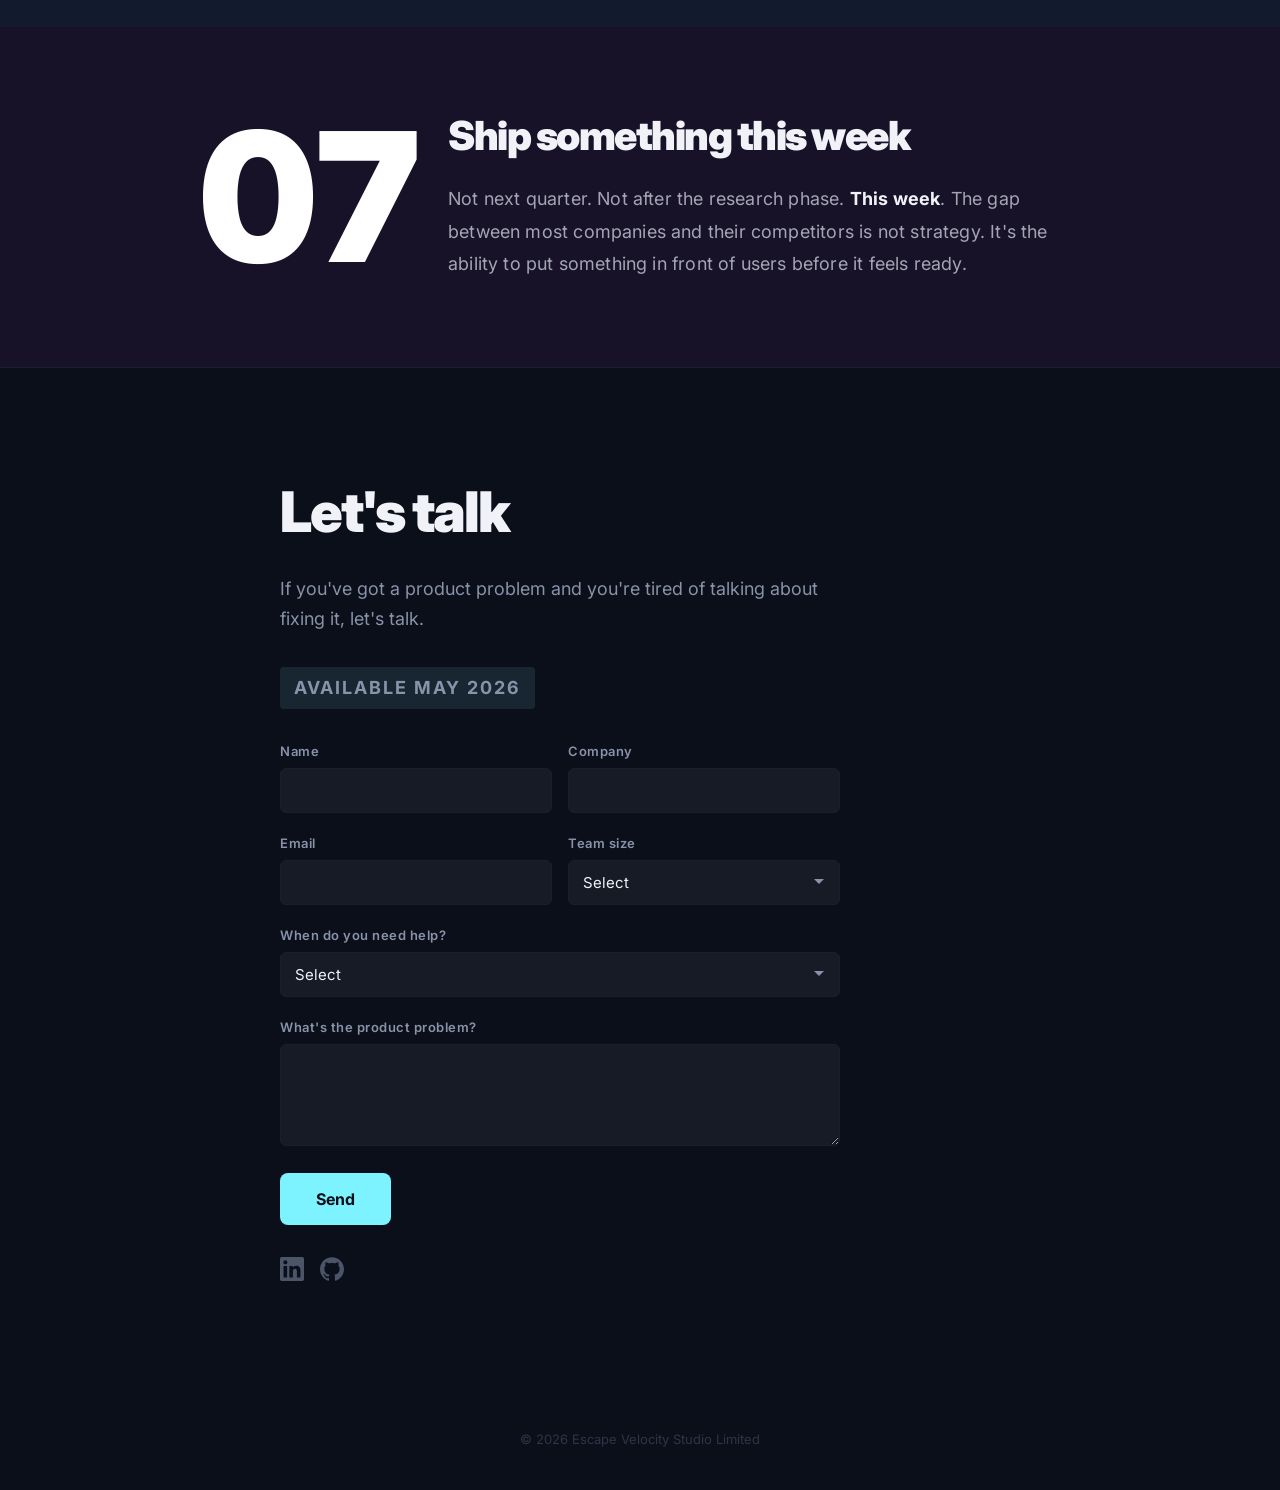
==== commit 8441e988: "Replace email CTA with qualifying contact form via Formspree Co-Authored-By: Claude Opus 4.6 (1M con" ====
--- a/index.html
+++ b/index.html
@@ -160,9 +160,51 @@
   <section class="contact" id="contact">
     <div class="contact-inner">
       <h2>Let's talk</h2>
-      <p>If you've got a product problem and you're tired of talking about fixing it, get in touch.</p>
+      <p>If you've got a product problem and you're tired of talking about fixing it, let's talk.</p>
       <p class="availability">Available May 2026</p>
-      <a href="#" class="cta-contact" id="email-link">Get in touch</a>
+      <form action="https://formspree.io/f/mwvwdykn" method="POST" class="contact-form">
+        <input type="text" name="_gotcha" style="display:none">
+        <div class="form-row">
+          <div class="form-field">
+            <label for="name">Name</label>
+            <input type="text" id="name" name="name" required>
+          </div>
+          <div class="form-field">
+            <label for="company">Company</label>
+            <input type="text" id="company" name="company" required>
+          </div>
+        </div>
+        <div class="form-row">
+          <div class="form-field">
+            <label for="email">Email</label>
+            <input type="email" id="email" name="email" required>
+          </div>
+          <div class="form-field">
+            <label for="team-size">Team size</label>
+            <select id="team-size" name="team-size" required>
+              <option value="" disabled selected>Select</option>
+              <option value="1-5">1-5</option>
+              <option value="5-15">5-15</option>
+              <option value="15-50">15-50</option>
+              <option value="50+">50+</option>
+            </select>
+          </div>
+        </div>
+        <div class="form-field">
+          <label for="timeline">When do you need help?</label>
+          <select id="timeline" name="timeline" required>
+            <option value="" disabled selected>Select</option>
+            <option value="Now">Now</option>
+            <option value="Next month">Next month</option>
+            <option value="Exploring">Exploring</option>
+          </select>
+        </div>
+        <div class="form-field">
+          <label for="problem">What's the product problem?</label>
+          <textarea id="problem" name="problem" rows="4" required></textarea>
+        </div>
+        <button type="submit" class="cta-contact">Send</button>
+      </form>
       <div class="social-links">
         <a href="https://www.linkedin.com/in/timdej/" target="_blank" rel="noopener" aria-label="LinkedIn">
           <svg width="24" height="24" viewBox="0 0 24 24" fill="currentColor"><path d="M20.447 20.452h-3.554v-5.569c0-1.328-.027-3.037-1.852-3.037-1.853 0-2.136 1.445-2.136 2.939v5.667H9.351V9h3.414v1.561h.046c.477-.9 1.637-1.85 3.37-1.85 3.601 0 4.267 2.37 4.267 5.455v6.286zM5.337 7.433a2.062 2.062 0 01-2.063-2.065 2.064 2.064 0 112.063 2.065zm1.782 13.019H3.555V9h3.564v11.452zM22.225 0H1.771C.792 0 0 .774 0 1.729v20.542C0 23.227.792 24 1.771 24h20.451C23.2 24 24 23.227 24 22.271V1.729C24 .774 23.2 0 22.222 0h.003z"/></svg>
@@ -179,13 +221,6 @@
   </footer>
 
   <script>
-    (function() {
-      var u = 'tdejardine';
-      var d = 'gmail.com';
-      var el = document.getElementById('email-link');
-      el.href = 'mailto:' + u + '@' + d + '?subject=Impact%20Inquiry';
-      el.textContent = 'Get in touch';
-    })();
 
     // Hamburger menu toggle
     const hamburger = document.getElementById('hamburger');
--- a/css/styles.css
+++ b/css/styles.css
@@ -378,6 +378,65 @@
   margin-bottom: 24px;
 }
 
+/* Contact form */
+.contact-form {
+  max-width: 560px;
+  margin-bottom: 32px;
+}
+
+.form-row {
+  display: flex;
+  gap: 16px;
+}
+
+.form-field {
+  flex: 1;
+  margin-bottom: 20px;
+}
+
+.form-field label {
+  display: block;
+  font-size: 13px;
+  font-weight: 600;
+  color: #8892a8;
+  margin-bottom: 6px;
+  letter-spacing: 0.5px;
+}
+
+.form-field input,
+.form-field select,
+.form-field textarea {
+  width: 100%;
+  padding: 12px 14px;
+  background: rgba(255, 255, 255, 0.05);
+  border: 1px solid #1a1f2e;
+  border-radius: 6px;
+  color: #f0f2f8;
+  font-family: 'Inter', sans-serif;
+  font-size: 15px;
+  transition: border-color 0.2s;
+  outline: none;
+}
+
+.form-field input:focus,
+.form-field select:focus,
+.form-field textarea:focus {
+  border-color: #7df3ff;
+}
+
+.form-field select {
+  appearance: none;
+  background-image: url("data:image/svg+xml,%3Csvg xmlns='http://www.w3.org/2000/svg' width='12' height='12' viewBox='0 0 12 12'%3E%3Cpath fill='%238892a8' d='M6 8L1 3h10z'/%3E%3C/svg%3E");
+  background-repeat: no-repeat;
+  background-position: right 14px center;
+  padding-right: 36px;
+}
+
+.form-field textarea {
+  resize: vertical;
+  min-height: 100px;
+}
+
 .cta-contact {
   display: inline-block;
   padding: 16px 36px;
@@ -385,8 +444,10 @@
   color: #0b0f1a;
   font-weight: 700;
   font-size: 16px;
-  text-decoration: none;
+  border: none;
   border-radius: 8px;
+  cursor: pointer;
+  font-family: 'Inter', sans-serif;
   transition: background 0.2s;
 }
 
@@ -467,6 +528,10 @@
   .contact {
     padding: 60px 20px;
   }
+  .form-row {
+    flex-direction: column;
+    gap: 0;
+  }
   #trailCanvas {
     display: none;
   }
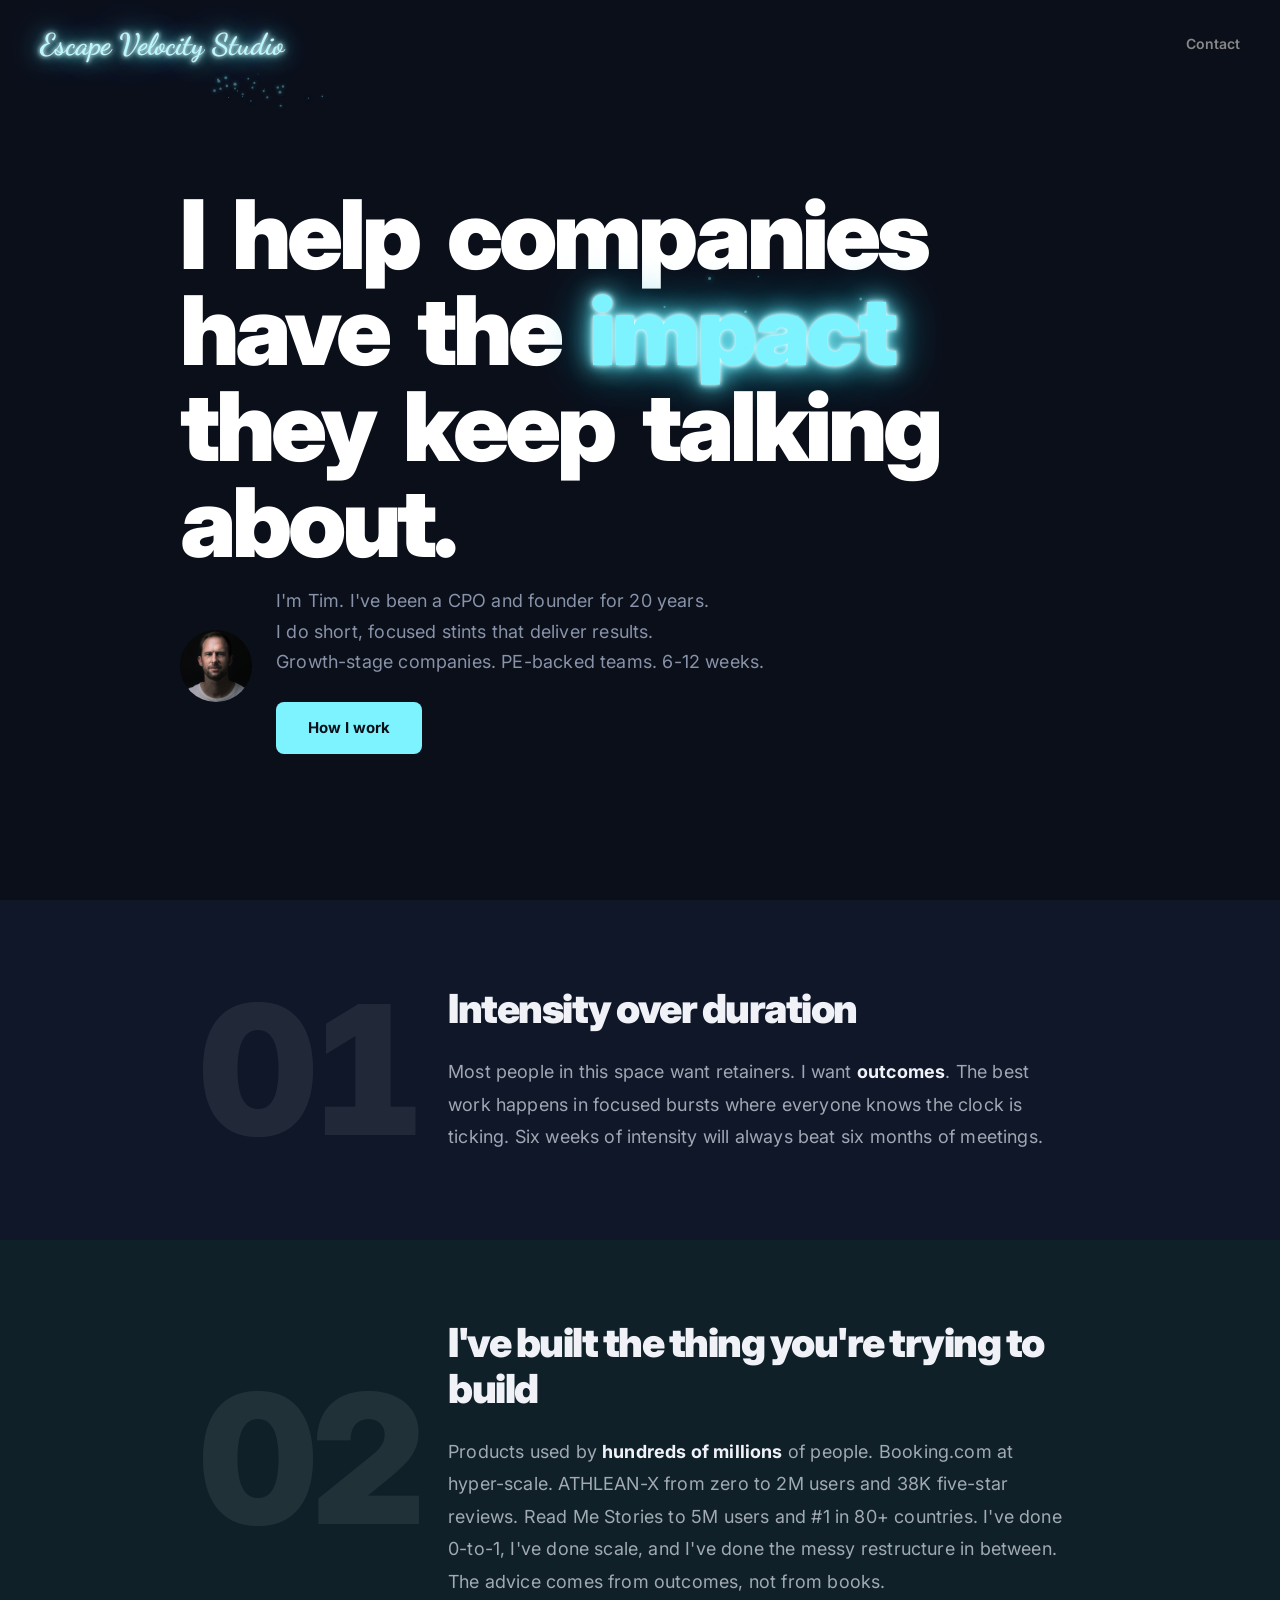
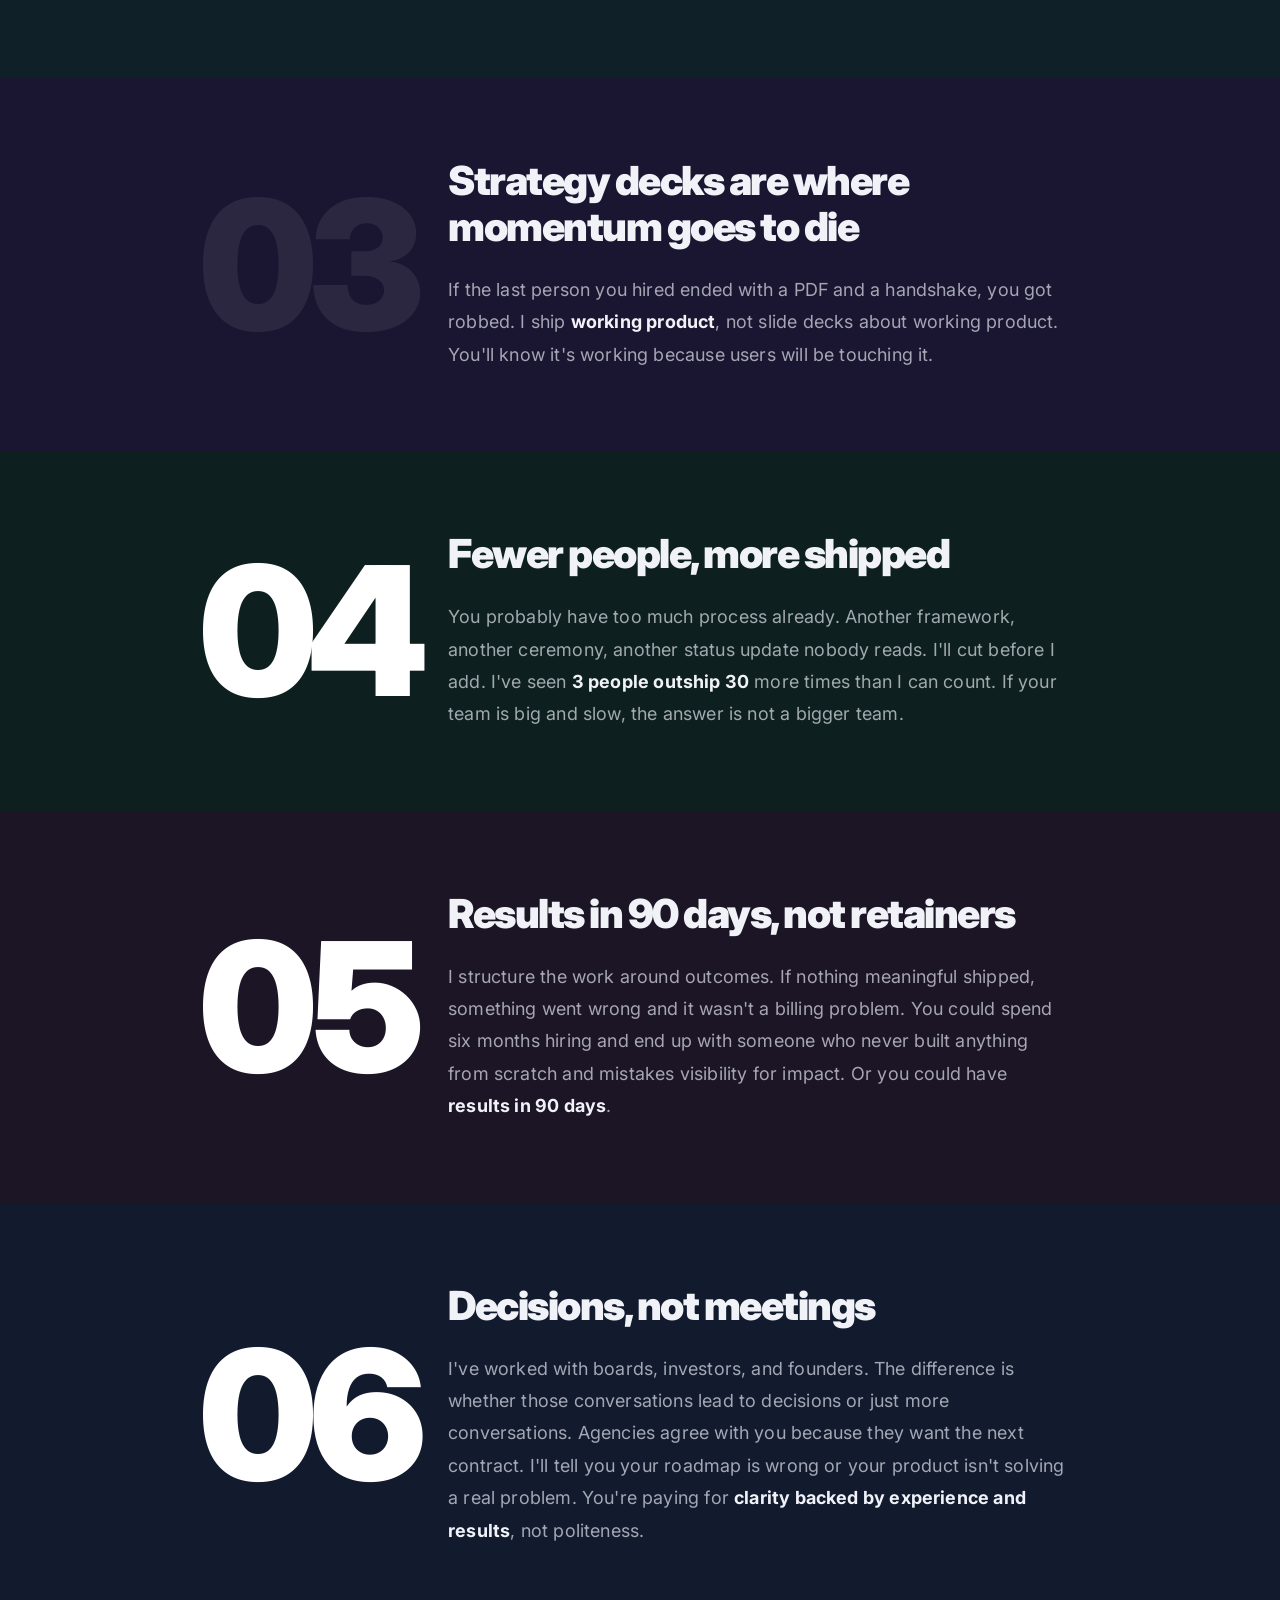
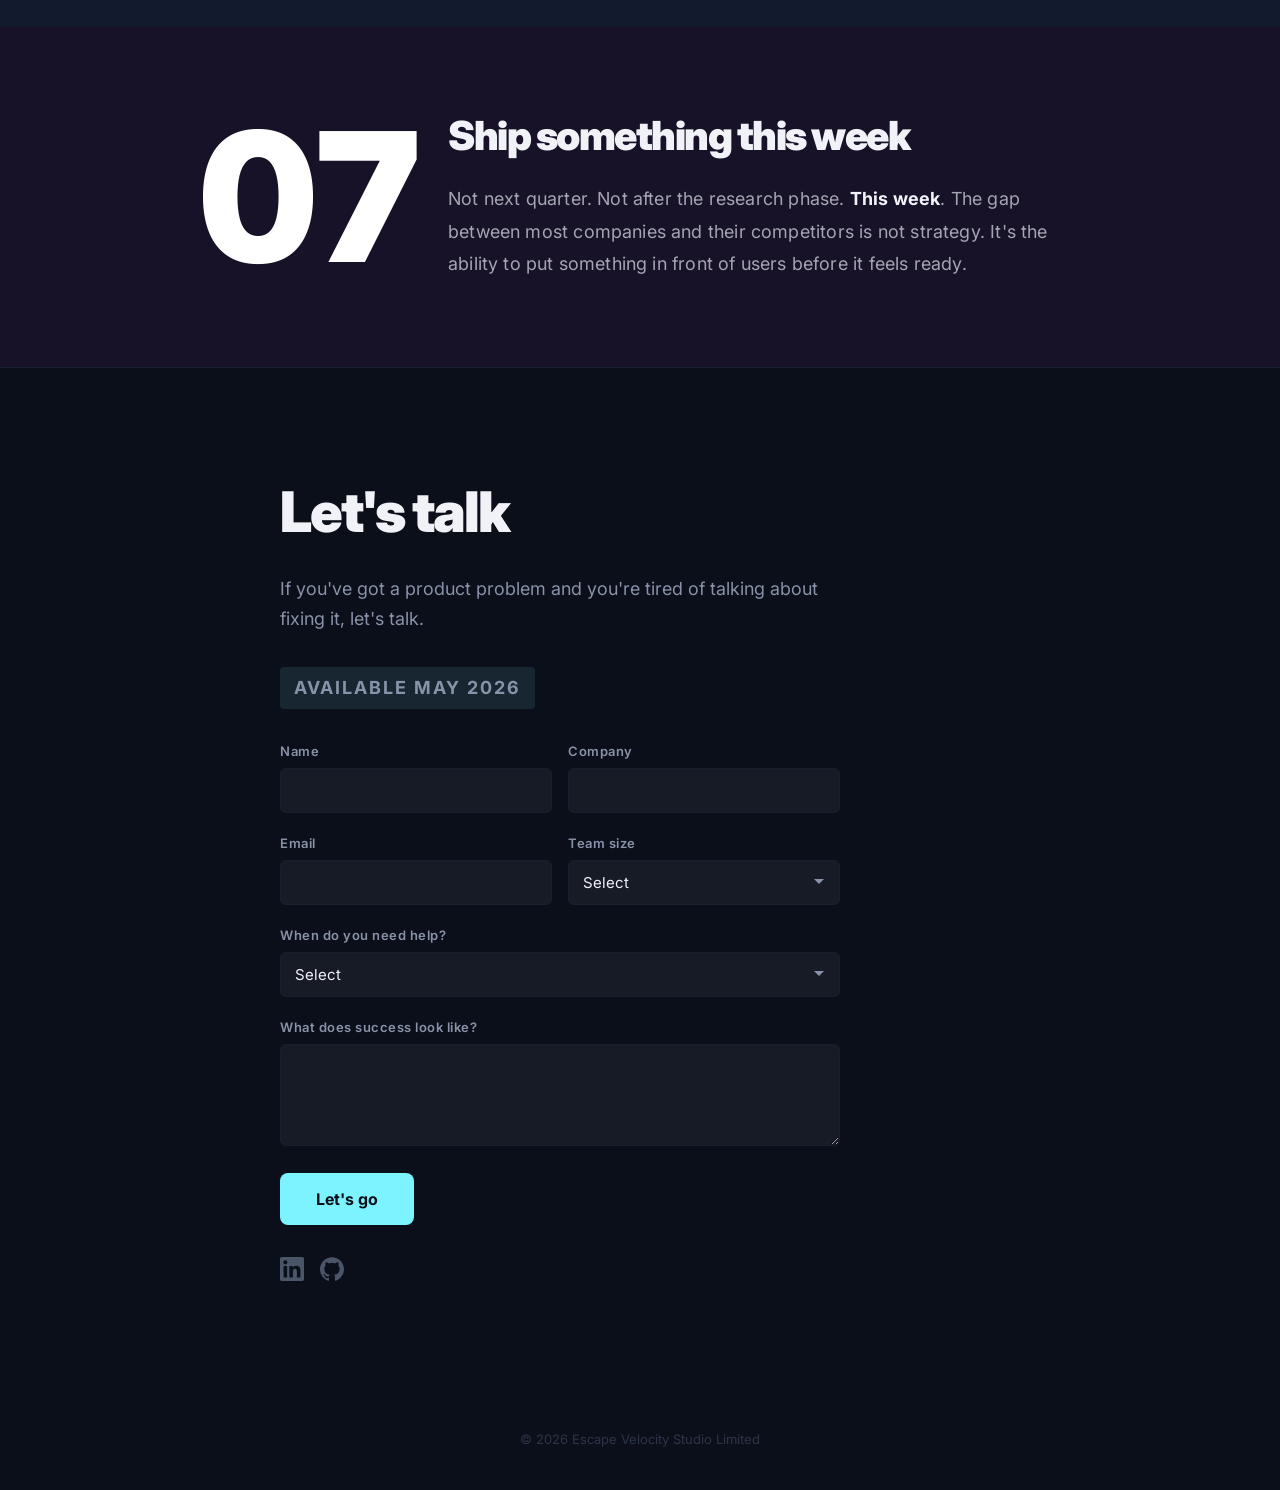
==== commit 3bf2634a: "Add 404 page, thank you page, update form CTA and question Co-Authored-By: Claude Opus 4.6 (1M conte" ====
--- a/index.html
+++ b/index.html
@@ -163,6 +163,7 @@
       <p>If you've got a product problem and you're tired of talking about fixing it, let's talk.</p>
       <p class="availability">Available May 2026</p>
       <form action="https://formspree.io/f/mwvwdykn" method="POST" class="contact-form">
+        <input type="hidden" name="_next" value="https://escapevelocitystudio.com/thanks.html">
         <input type="text" name="_gotcha" style="display:none">
         <div class="form-row">
           <div class="form-field">
@@ -200,10 +201,10 @@
           </select>
         </div>
         <div class="form-field">
-          <label for="problem">What's the product problem?</label>
+          <label for="problem">What does success look like?</label>
           <textarea id="problem" name="problem" rows="4" required></textarea>
         </div>
-        <button type="submit" class="cta-contact">Send</button>
+        <button type="submit" class="cta-contact">Let's go</button>
       </form>
       <div class="social-links">
         <a href="https://www.linkedin.com/in/timdej/" target="_blank" rel="noopener" aria-label="LinkedIn">
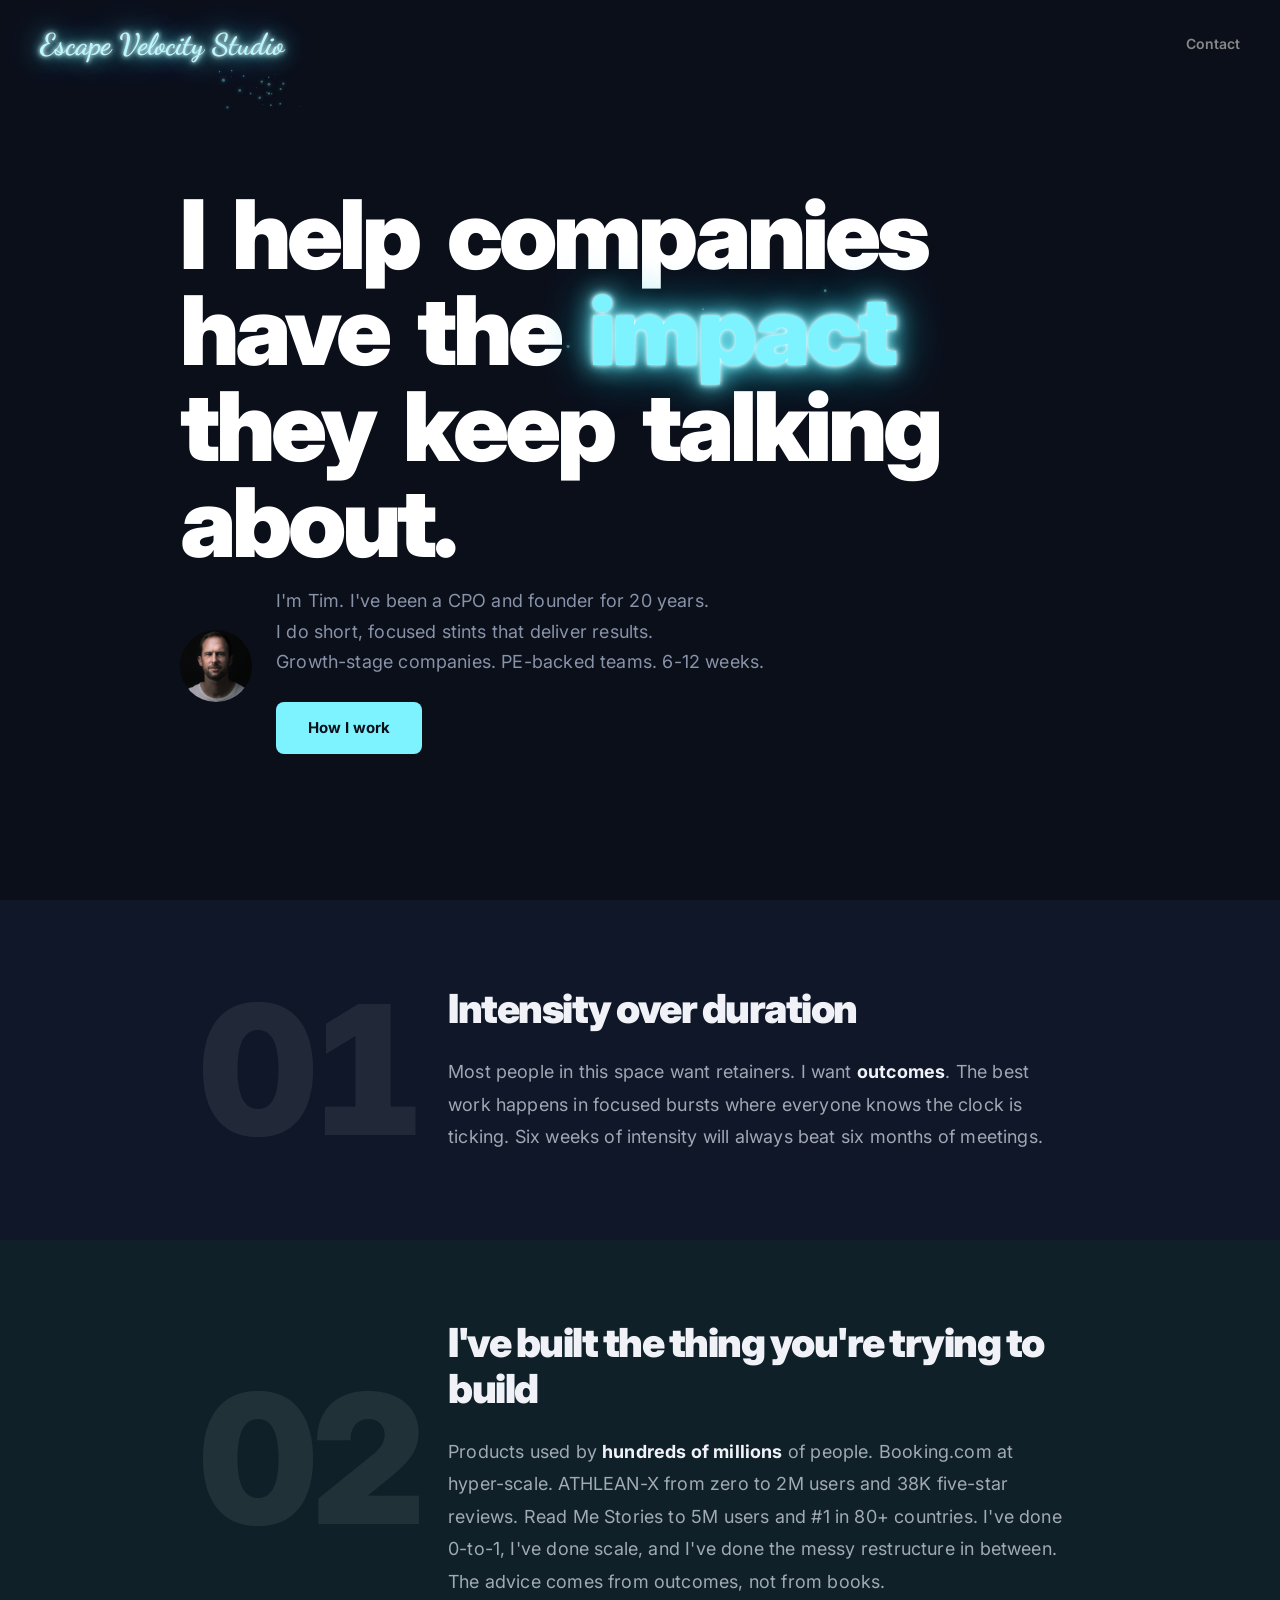
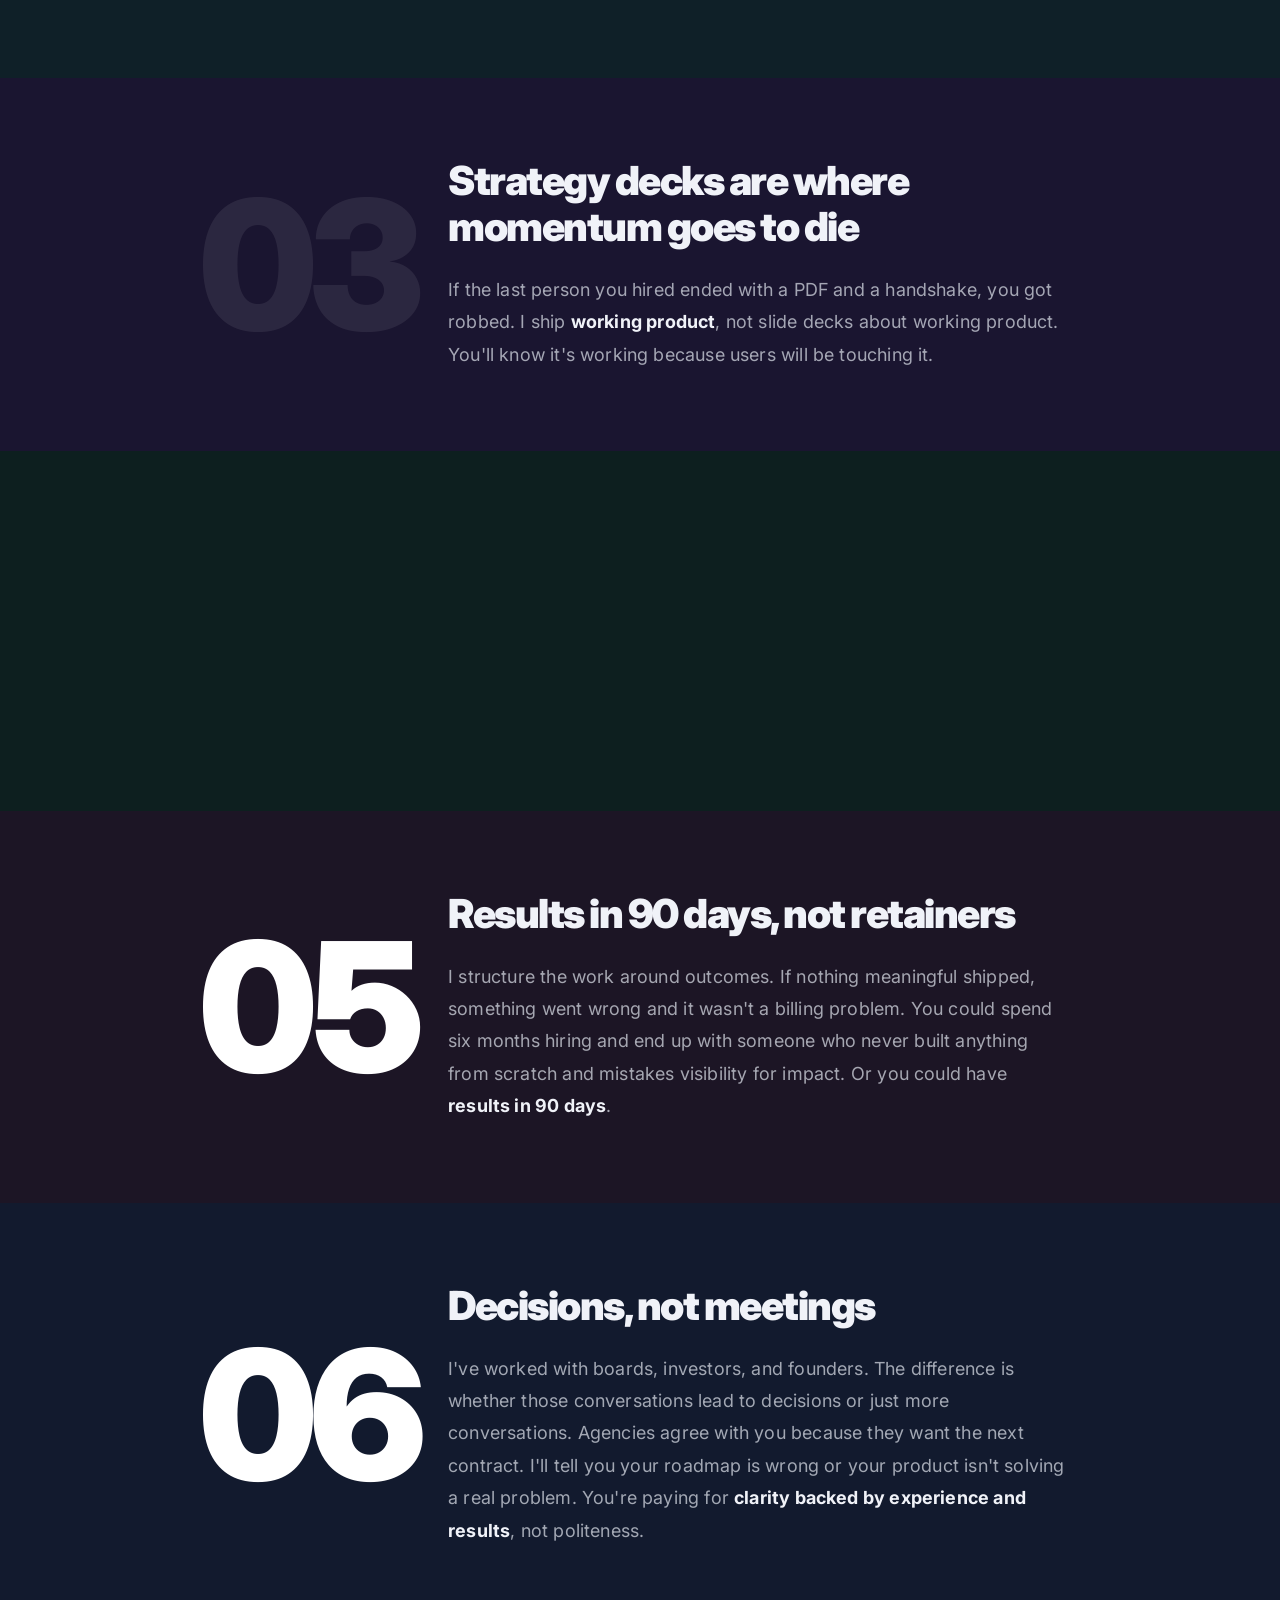
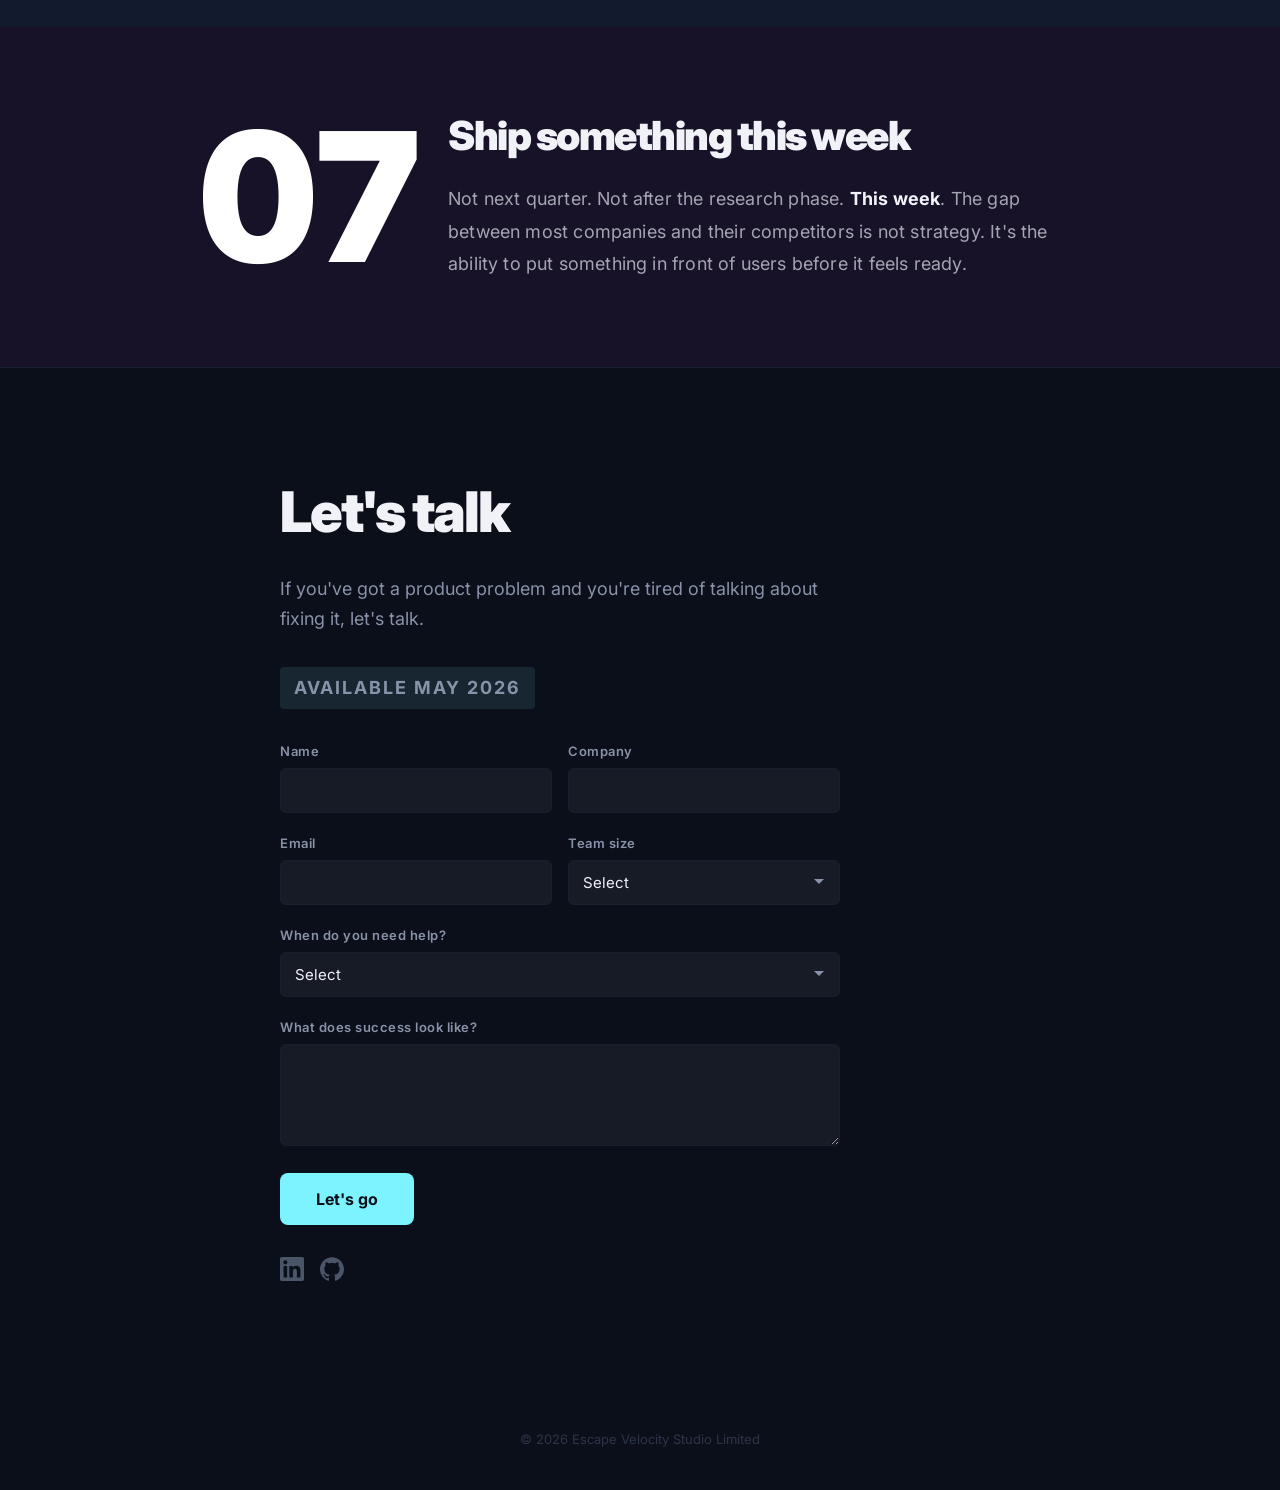
==== commit 737c0c1e: "Handle form redirect via JS instead of Formspree _next Co-Authored-By: Claude Opus 4.6 (1M context) " ====
--- a/index.html
+++ b/index.html
@@ -163,7 +163,6 @@
       <p>If you've got a product problem and you're tired of talking about fixing it, let's talk.</p>
       <p class="availability">Available May 2026</p>
       <form action="https://formspree.io/f/mwvwdykn" method="POST" class="contact-form">
-        <input type="hidden" name="_next" value="https://escapevelocitystudio.com/thanks.html">
         <input type="text" name="_gotcha" style="display:none">
         <div class="form-row">
           <div class="form-field">
@@ -222,6 +221,26 @@
   </footer>
 
   <script>
+
+    // Form submit with redirect
+    const contactForm = document.querySelector('.contact-form');
+    contactForm.addEventListener('submit', function(e) {
+      e.preventDefault();
+      const data = new FormData(contactForm);
+      fetch(contactForm.action, {
+        method: 'POST',
+        body: data,
+        headers: { 'Accept': 'application/json' }
+      }).then(res => {
+        if (res.ok) {
+          window.location.href = '/thanks.html';
+        } else {
+          alert('Something went wrong. Try again.');
+        }
+      }).catch(() => {
+        alert('Something went wrong. Try again.');
+      });
+    });
 
     // Hamburger menu toggle
     const hamburger = document.getElementById('hamburger');
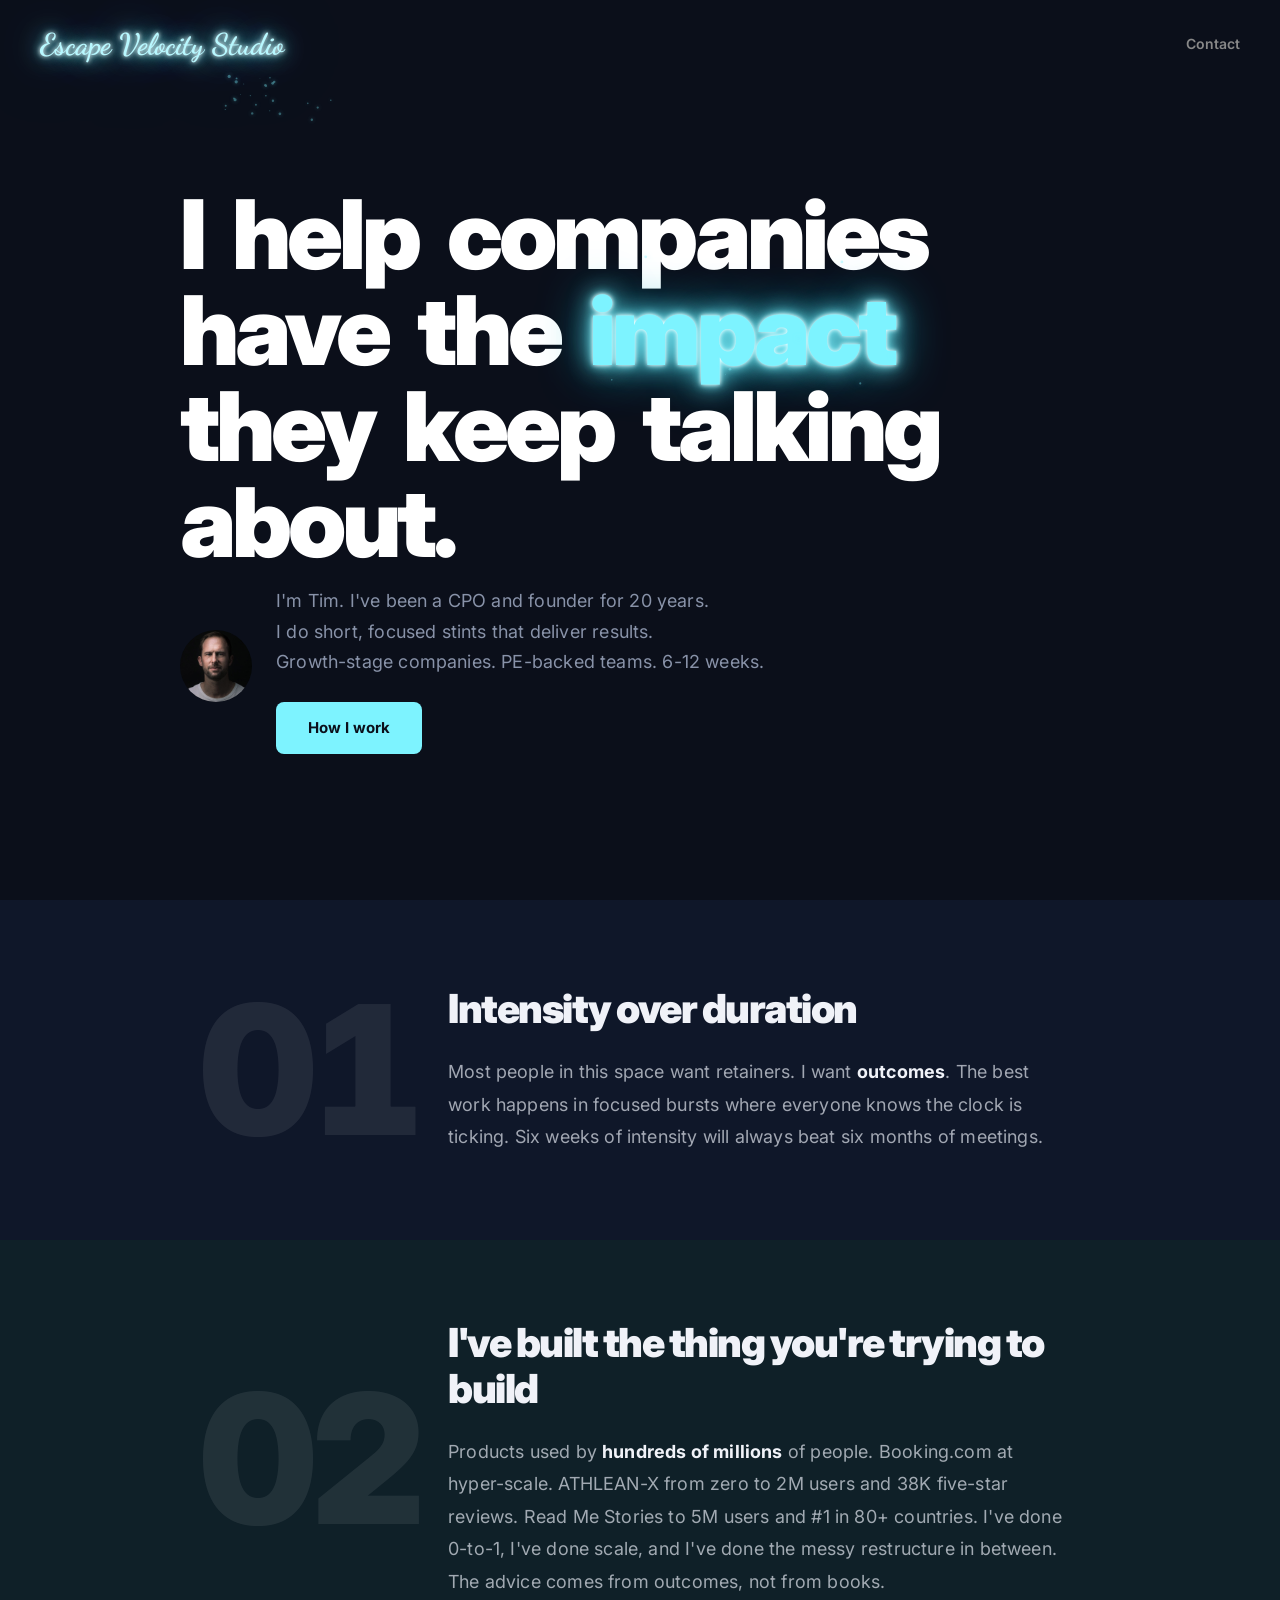
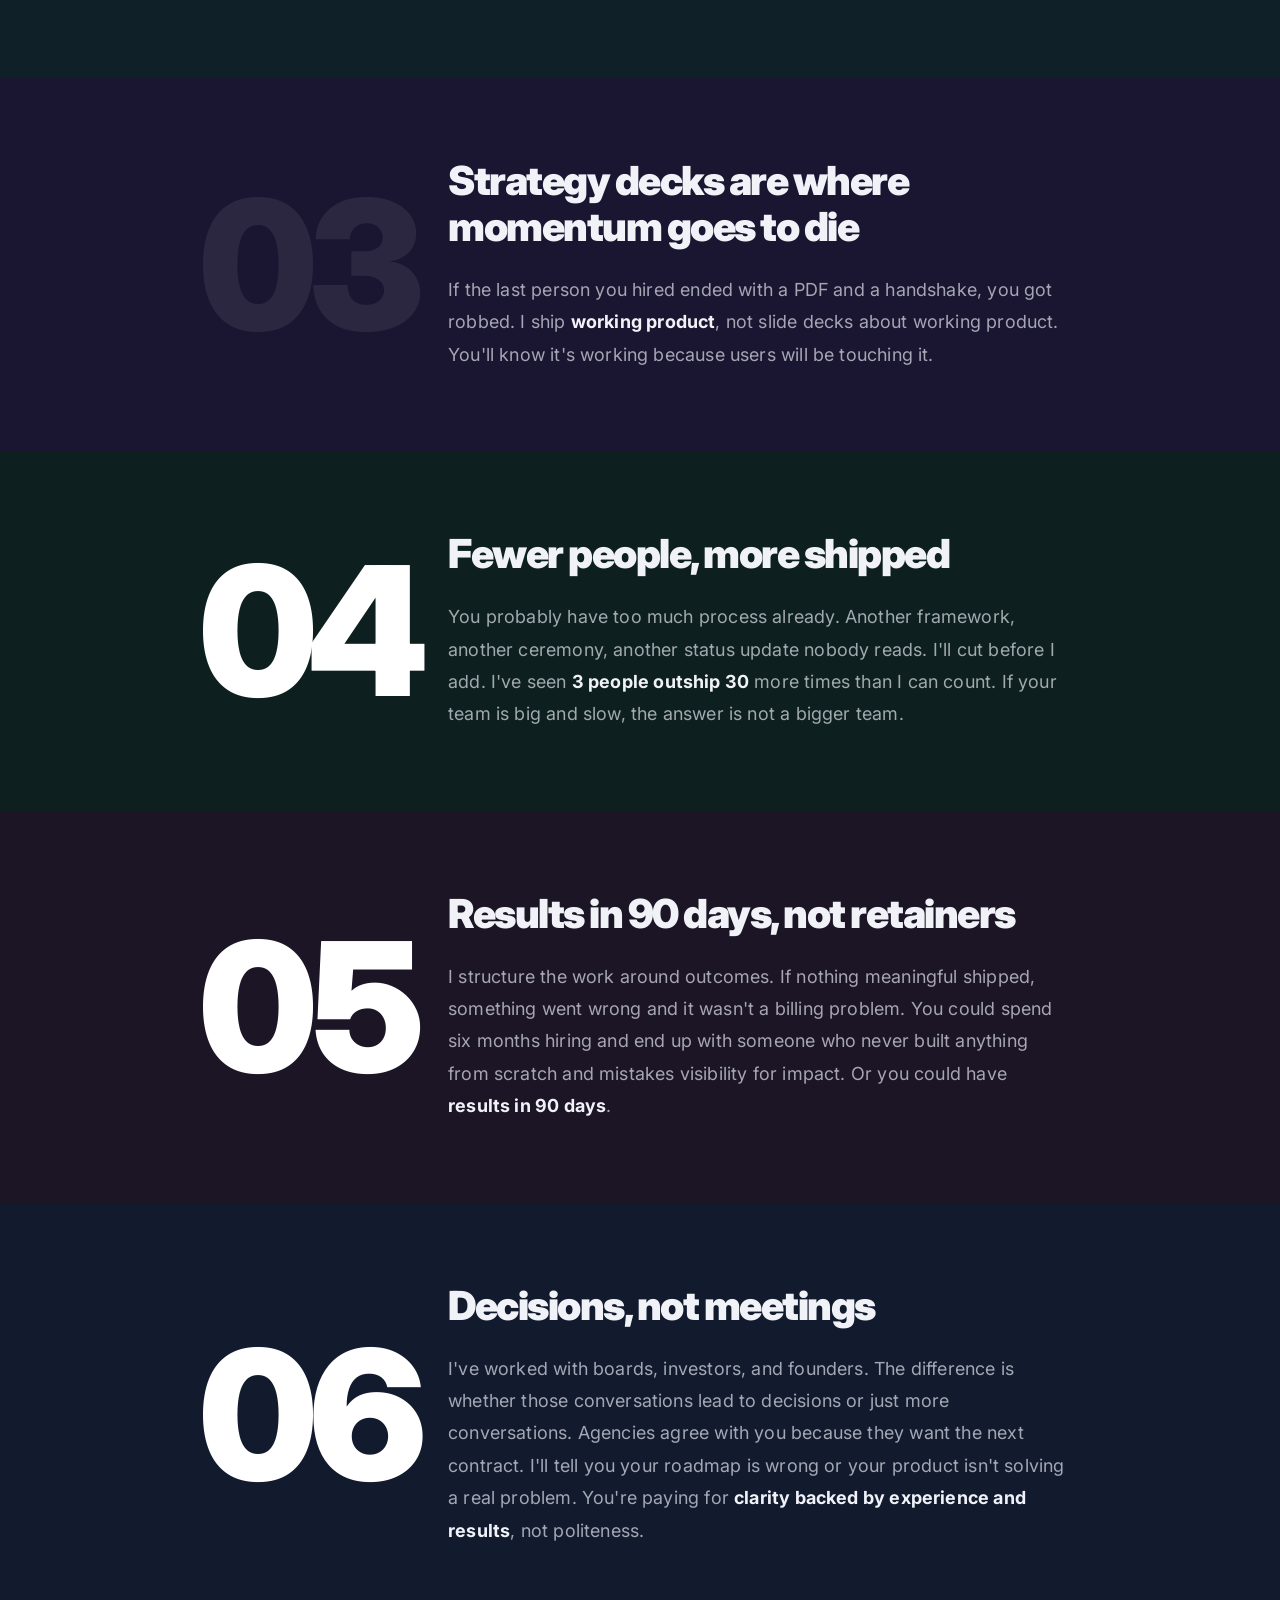
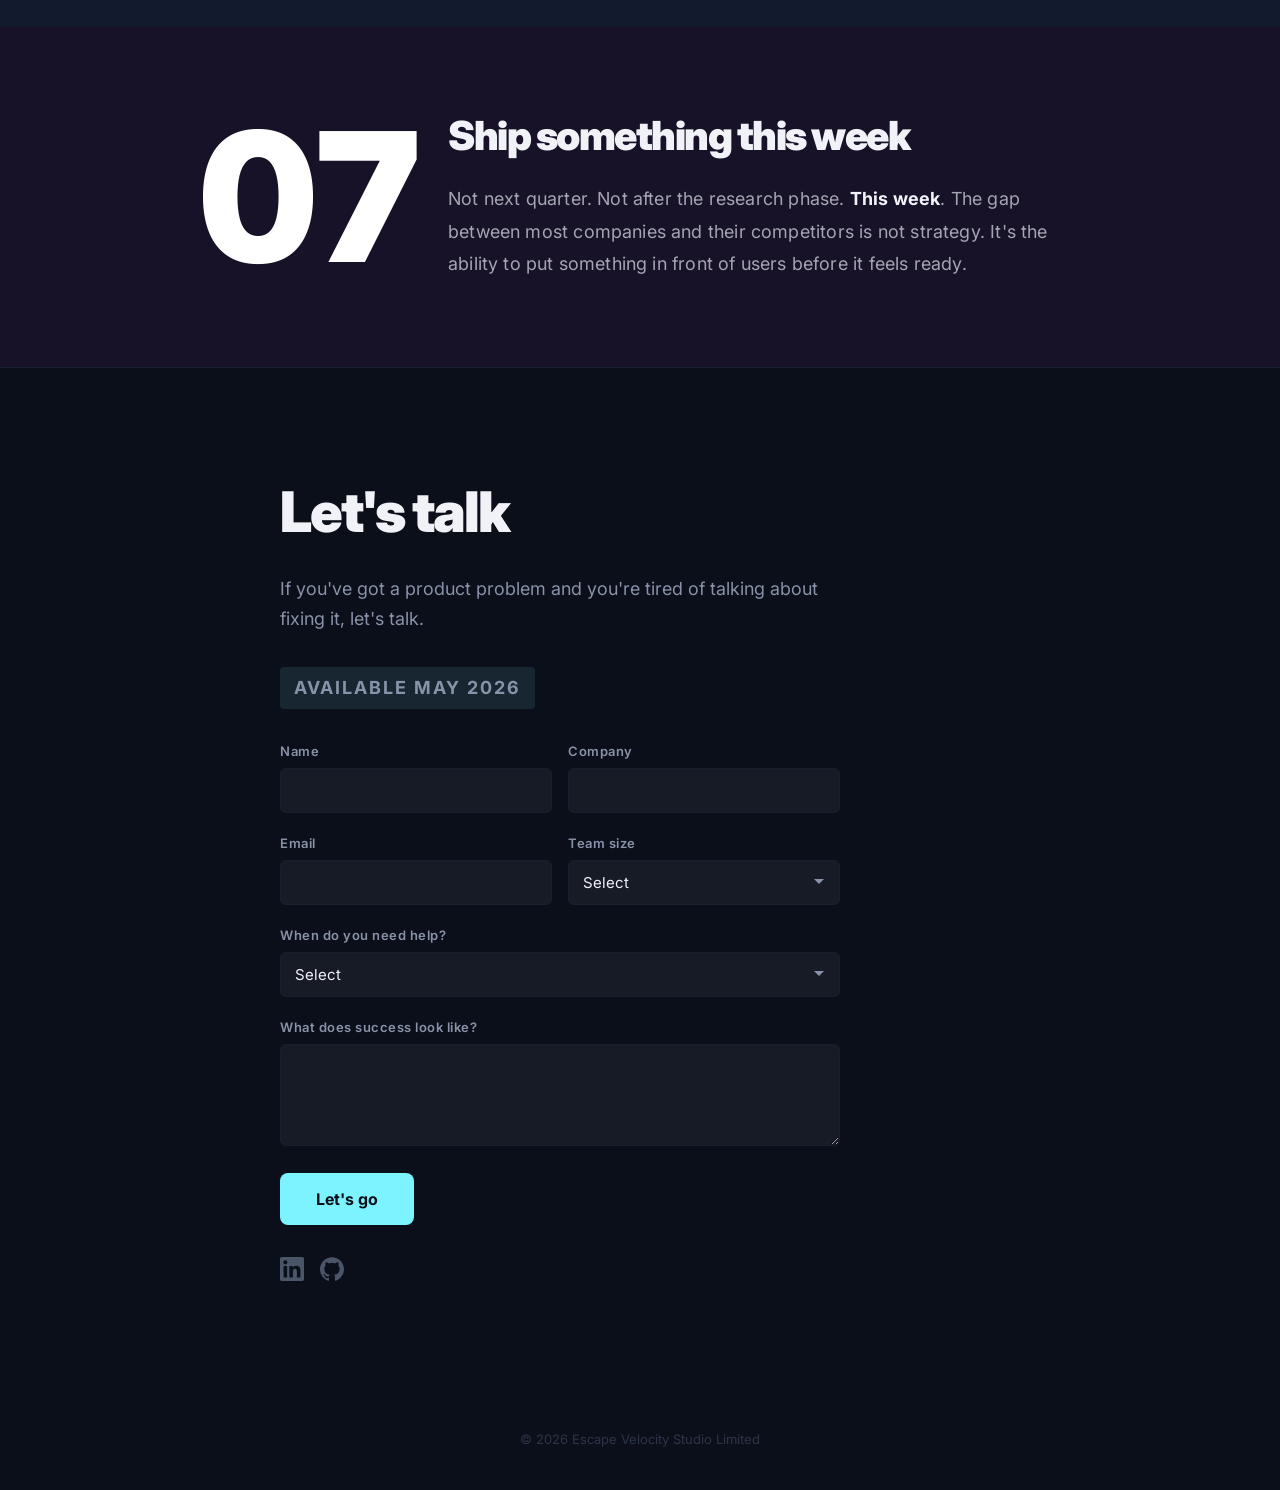
==== commit f61e1f41: "Add headline text in HTML for SEO crawlers, JS clears and re-animates Co-Authored-By: Claude Opus 4." ====
--- a/index.html
+++ b/index.html
@@ -71,7 +71,7 @@
   </div>
 
   <section class="hero">
-    <h1 class="hero-headline"></h1>
+    <h1 class="hero-headline">I help companies have the impact they keep talking about.</h1>
     <div class="hero-bio">
       <div class="hero-photo">
         <img src="assets/TimdeJardine.jpeg" alt="Tim de Jardine" width="72" height="72">
@@ -258,6 +258,7 @@
 
     // 1. Word-by-word hero with "impact" in orange
     const headline = document.querySelector('.hero-headline');
+    headline.textContent = '';
     const words = 'I help companies have the impact they keep talking about.'.split(' ');
     words.forEach((word, i) => {
       const span = document.createElement('span');
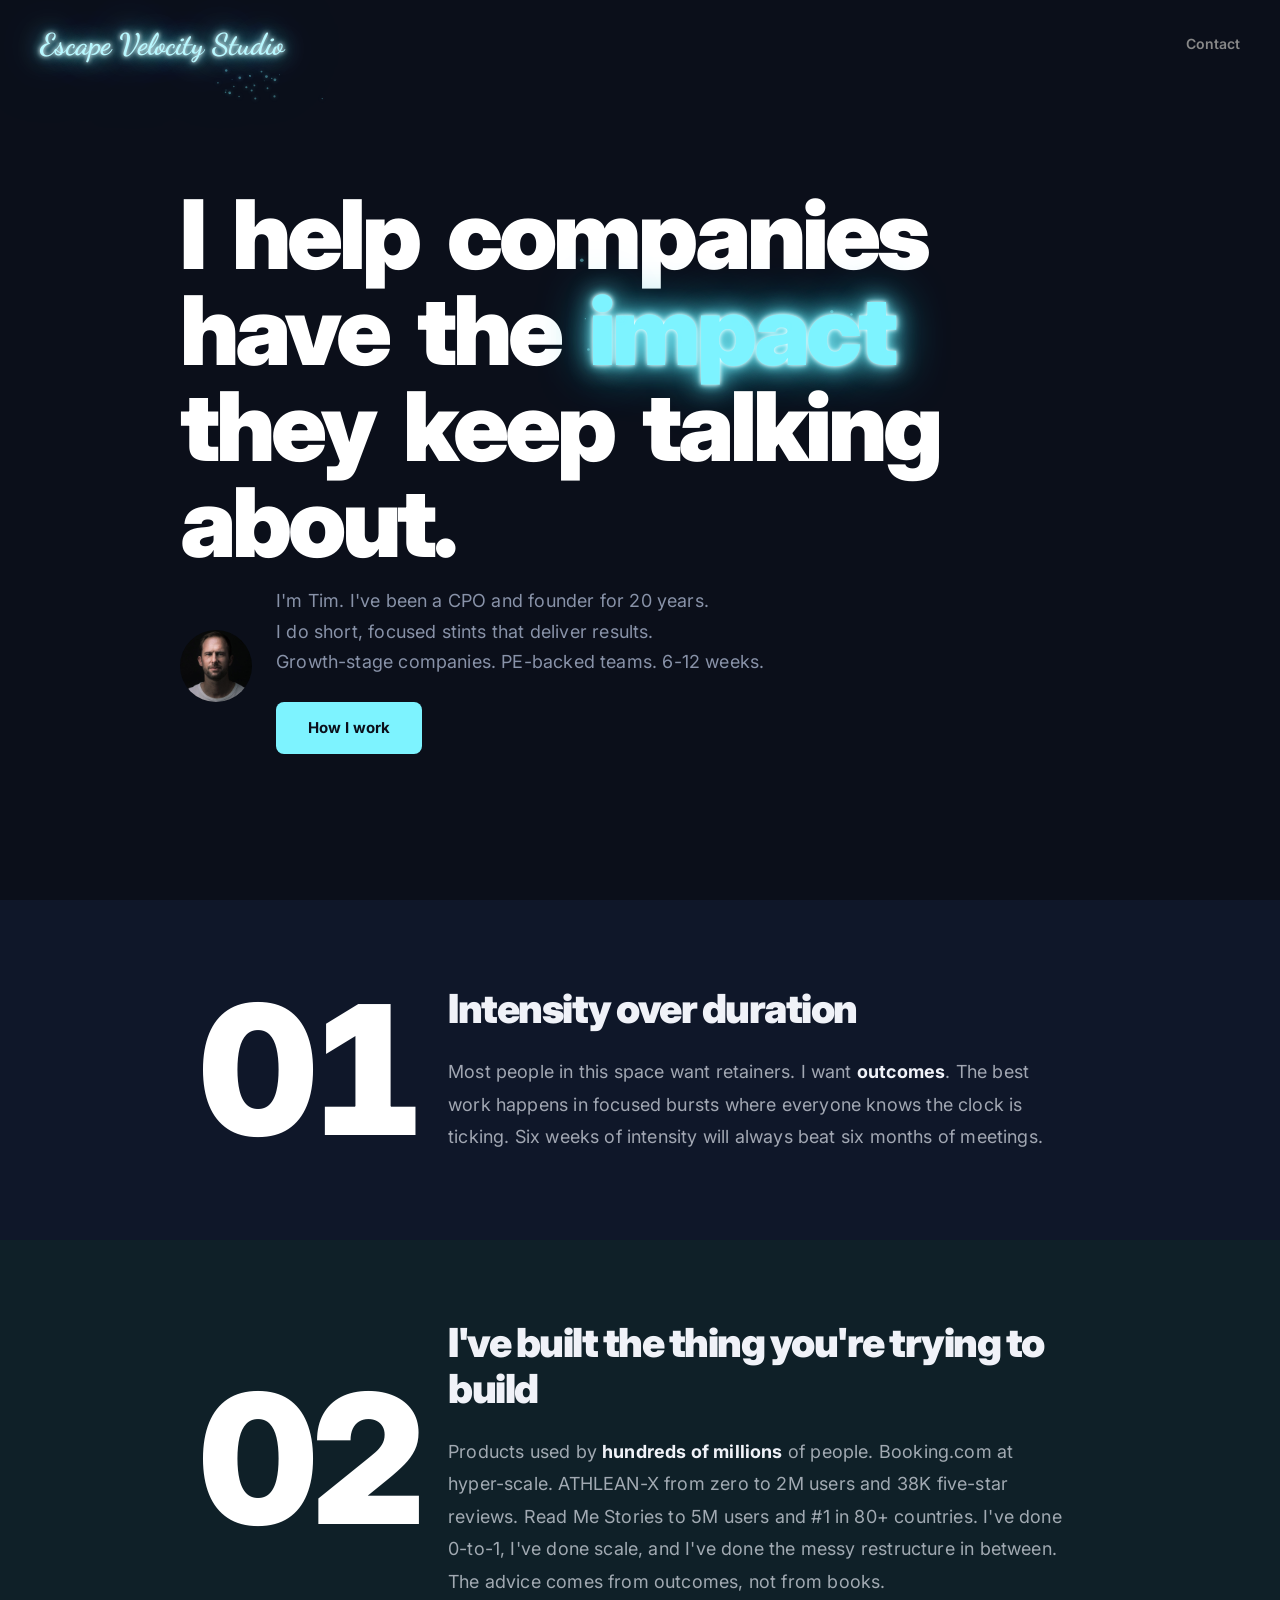
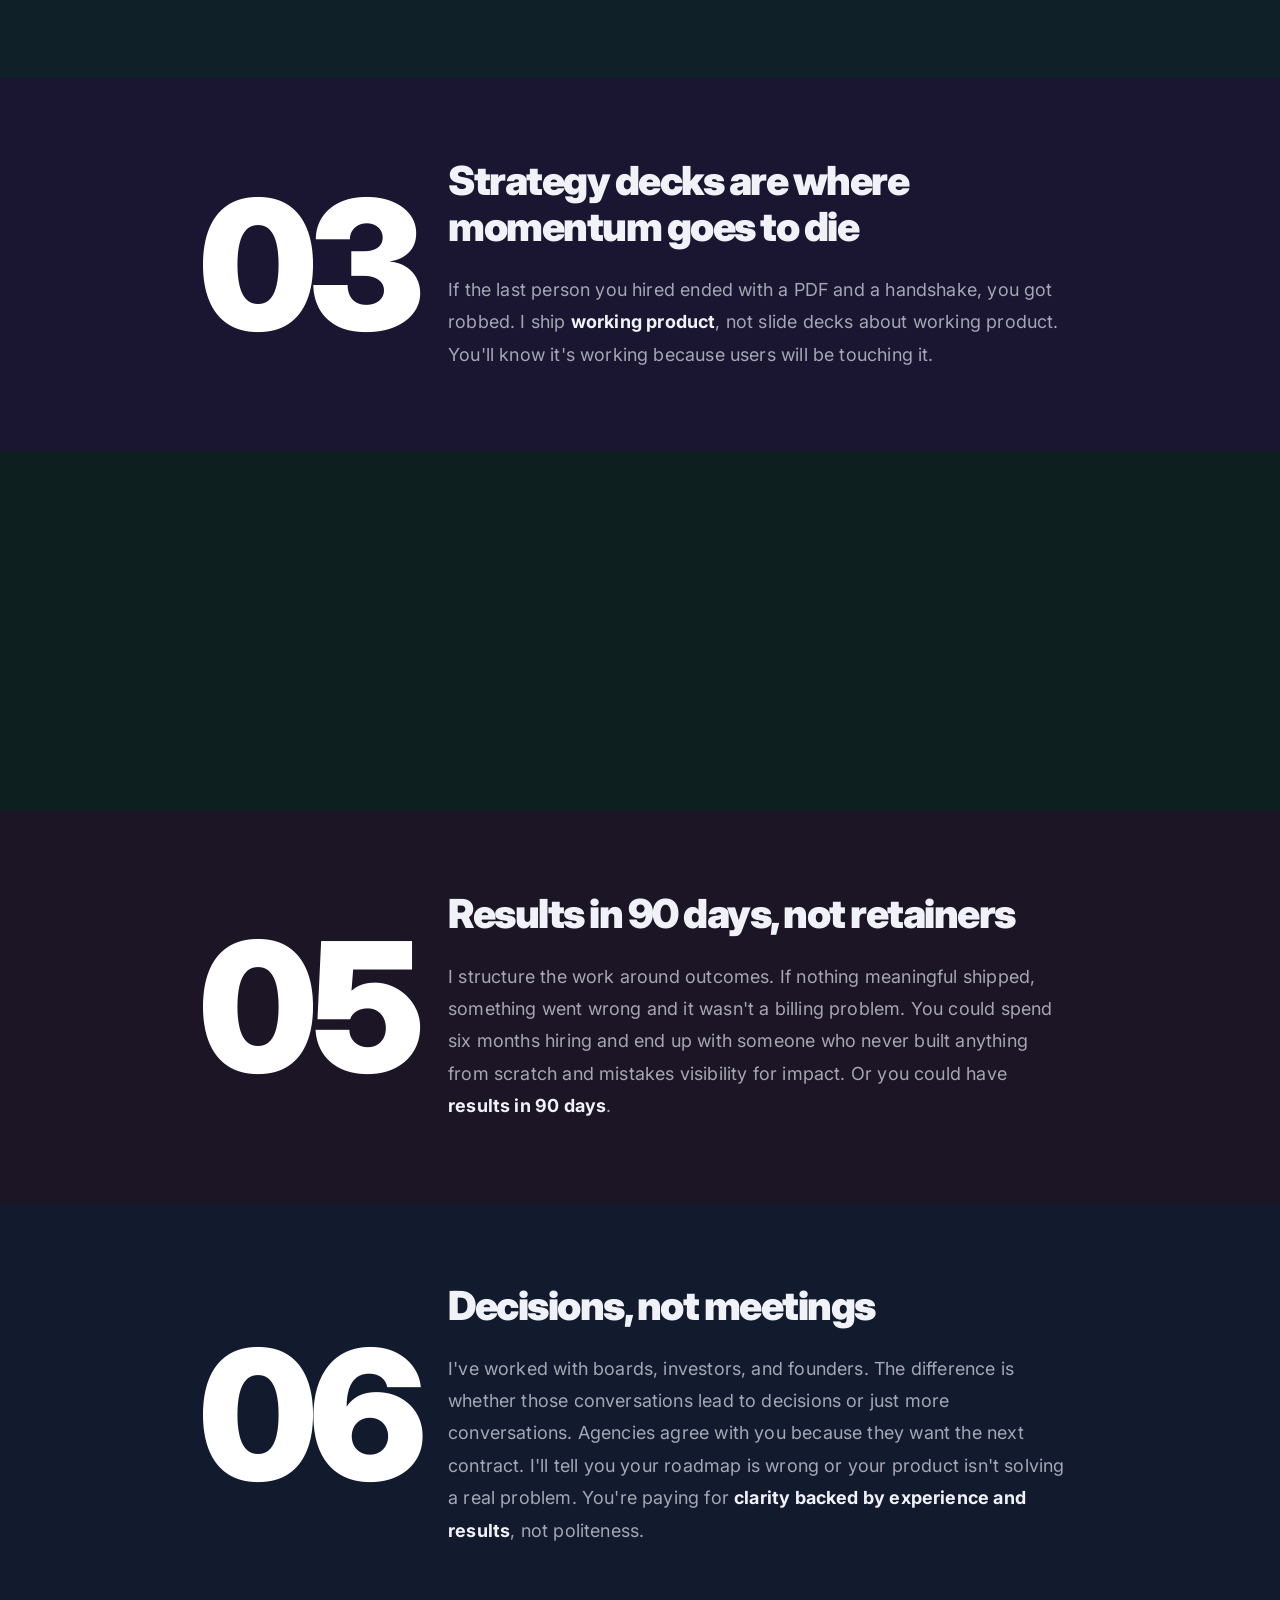
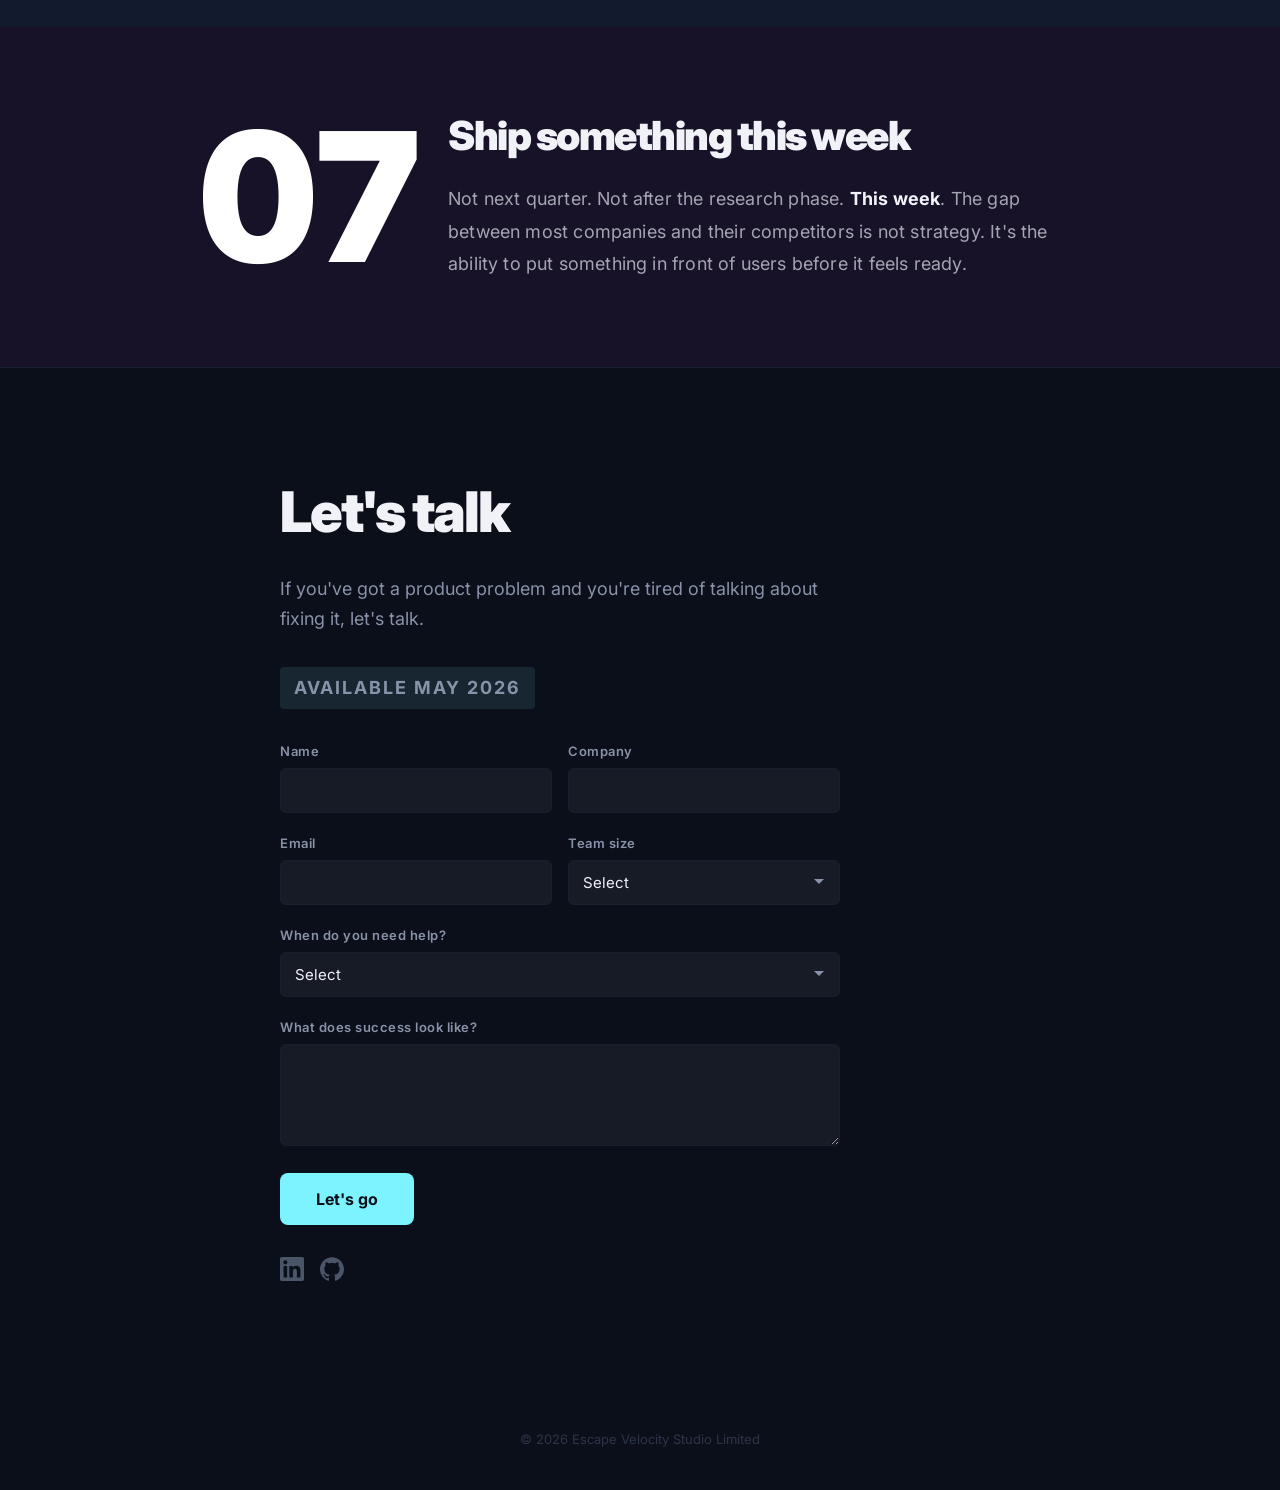
==== commit a4e8d3ec: "Update meta description to match headline and audience Co-Authored-By: Claude Opus 4.6 (1M context) " ====
--- a/index.html
+++ b/index.html
@@ -4,7 +4,7 @@
   <meta charset="UTF-8">
   <meta name="viewport" content="width=device-width, initial-scale=1.0">
   <title>Escape Velocity Studio | Senior Product Leadership That Ships</title>
-  <meta name="description" content="I do short, focused stints for companies that need to deliver results. 20 years as a CPO and founder. Outcomes in 90 days, not retainers.">
+  <meta name="description" content="I help companies have the impact they keep talking about. 20 years as a CPO and founder. Growth-stage companies and PE-backed teams. Results in 90 days.">
   <meta name="robots" content="index, follow">
   <meta name="author" content="Tim de Jardine">
   <link rel="canonical" href="https://escapevelocitystudio.com">
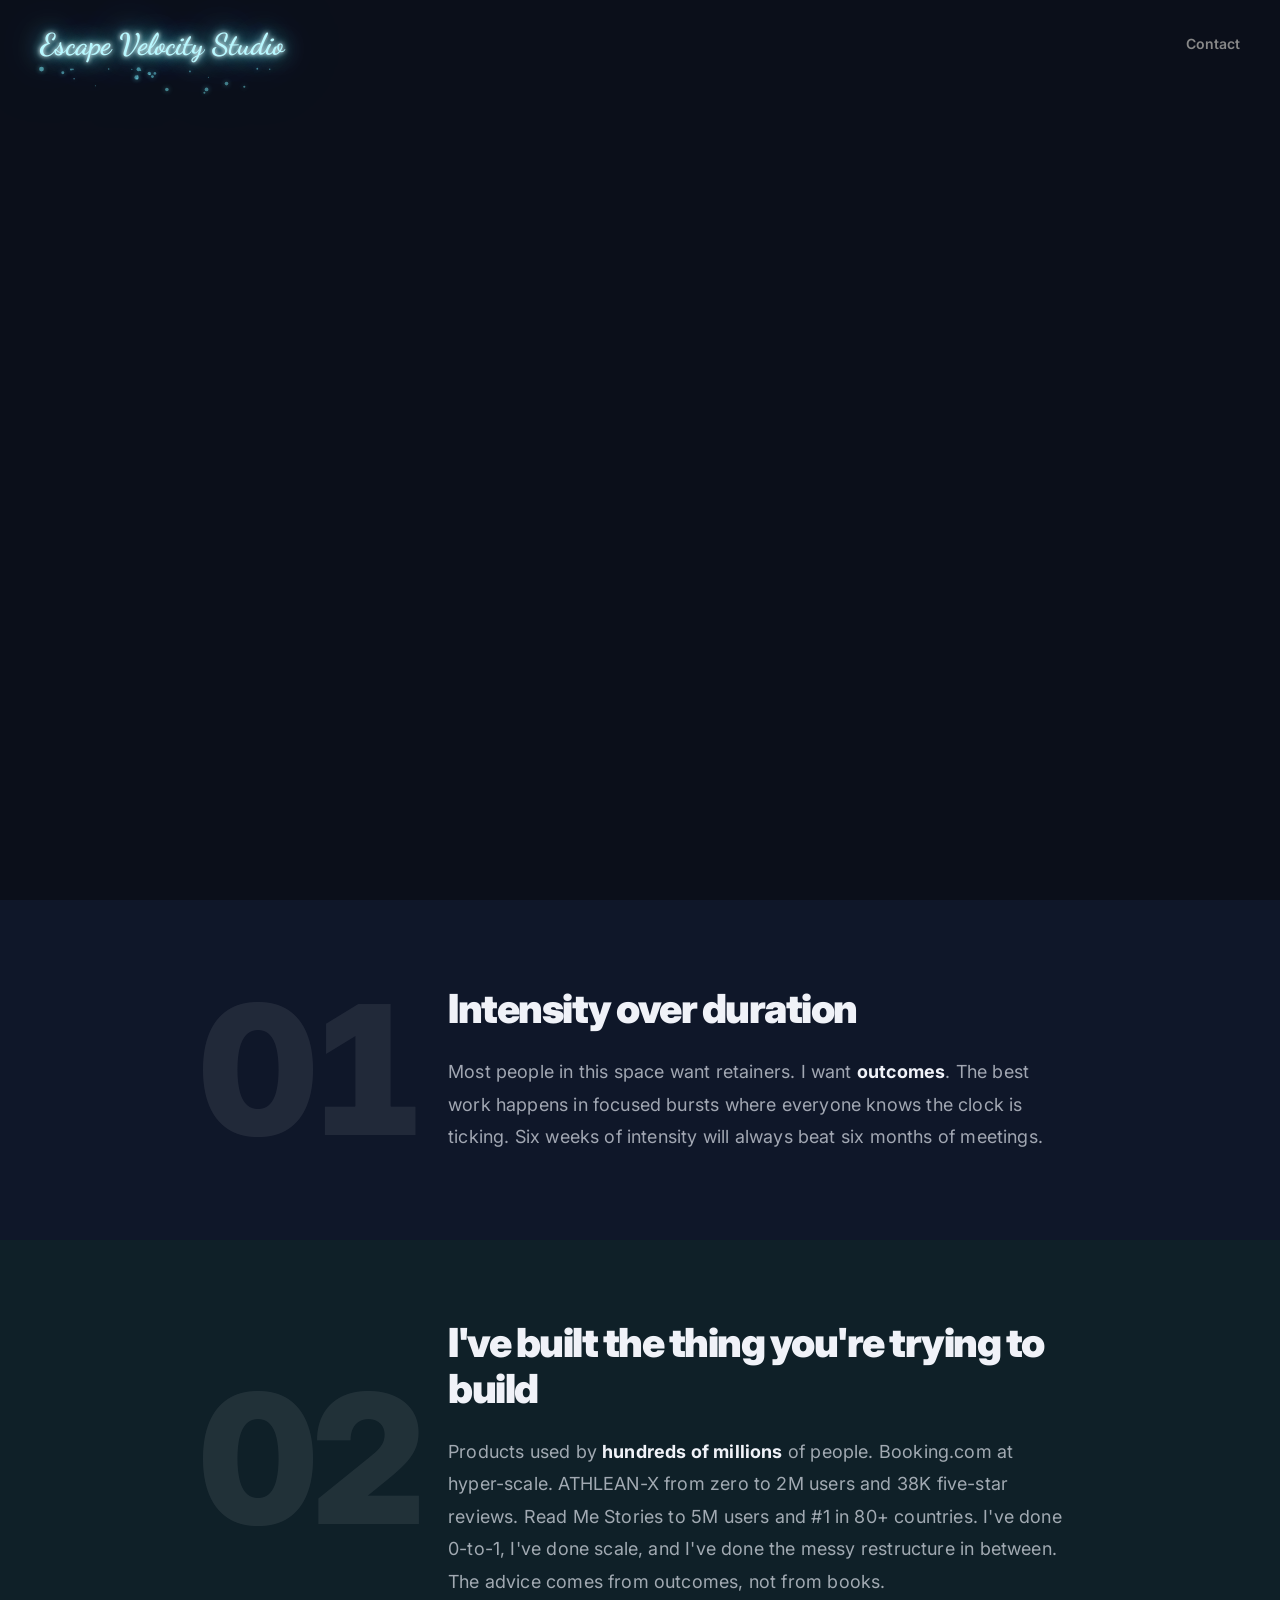
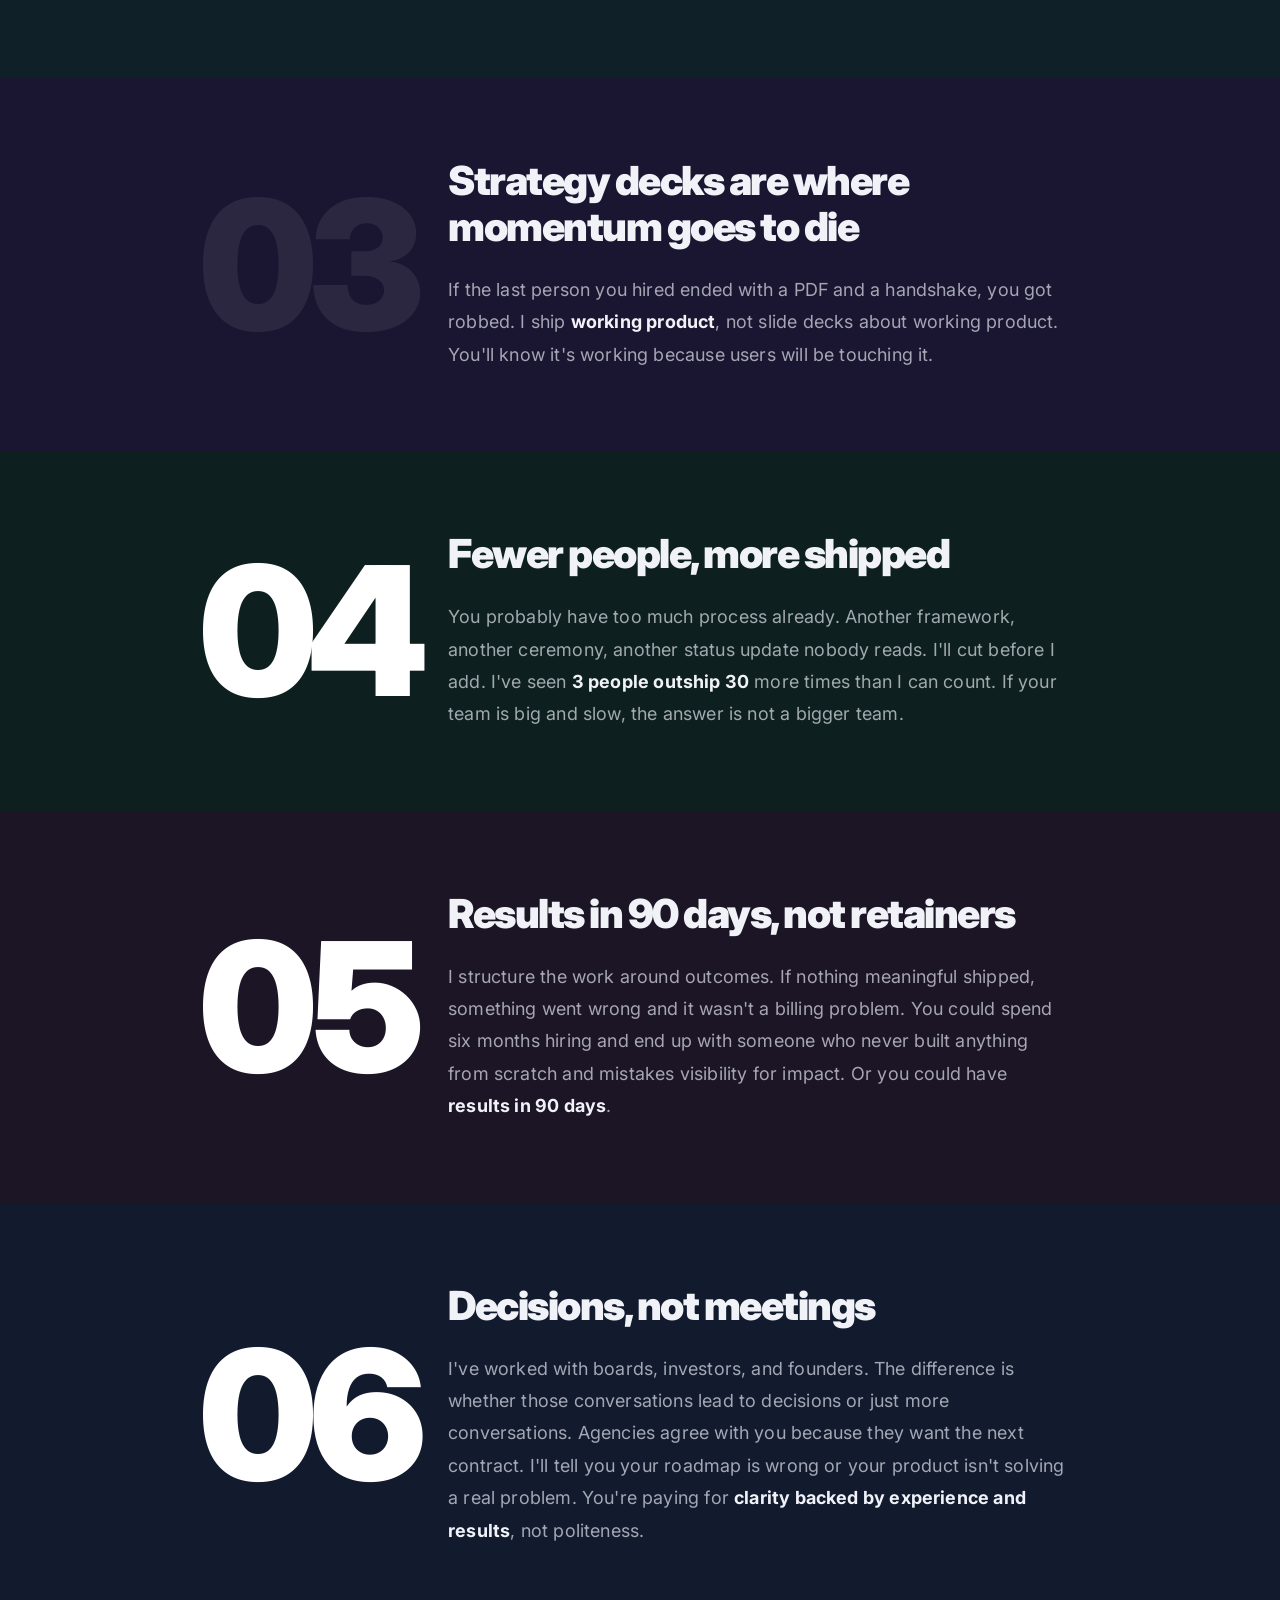
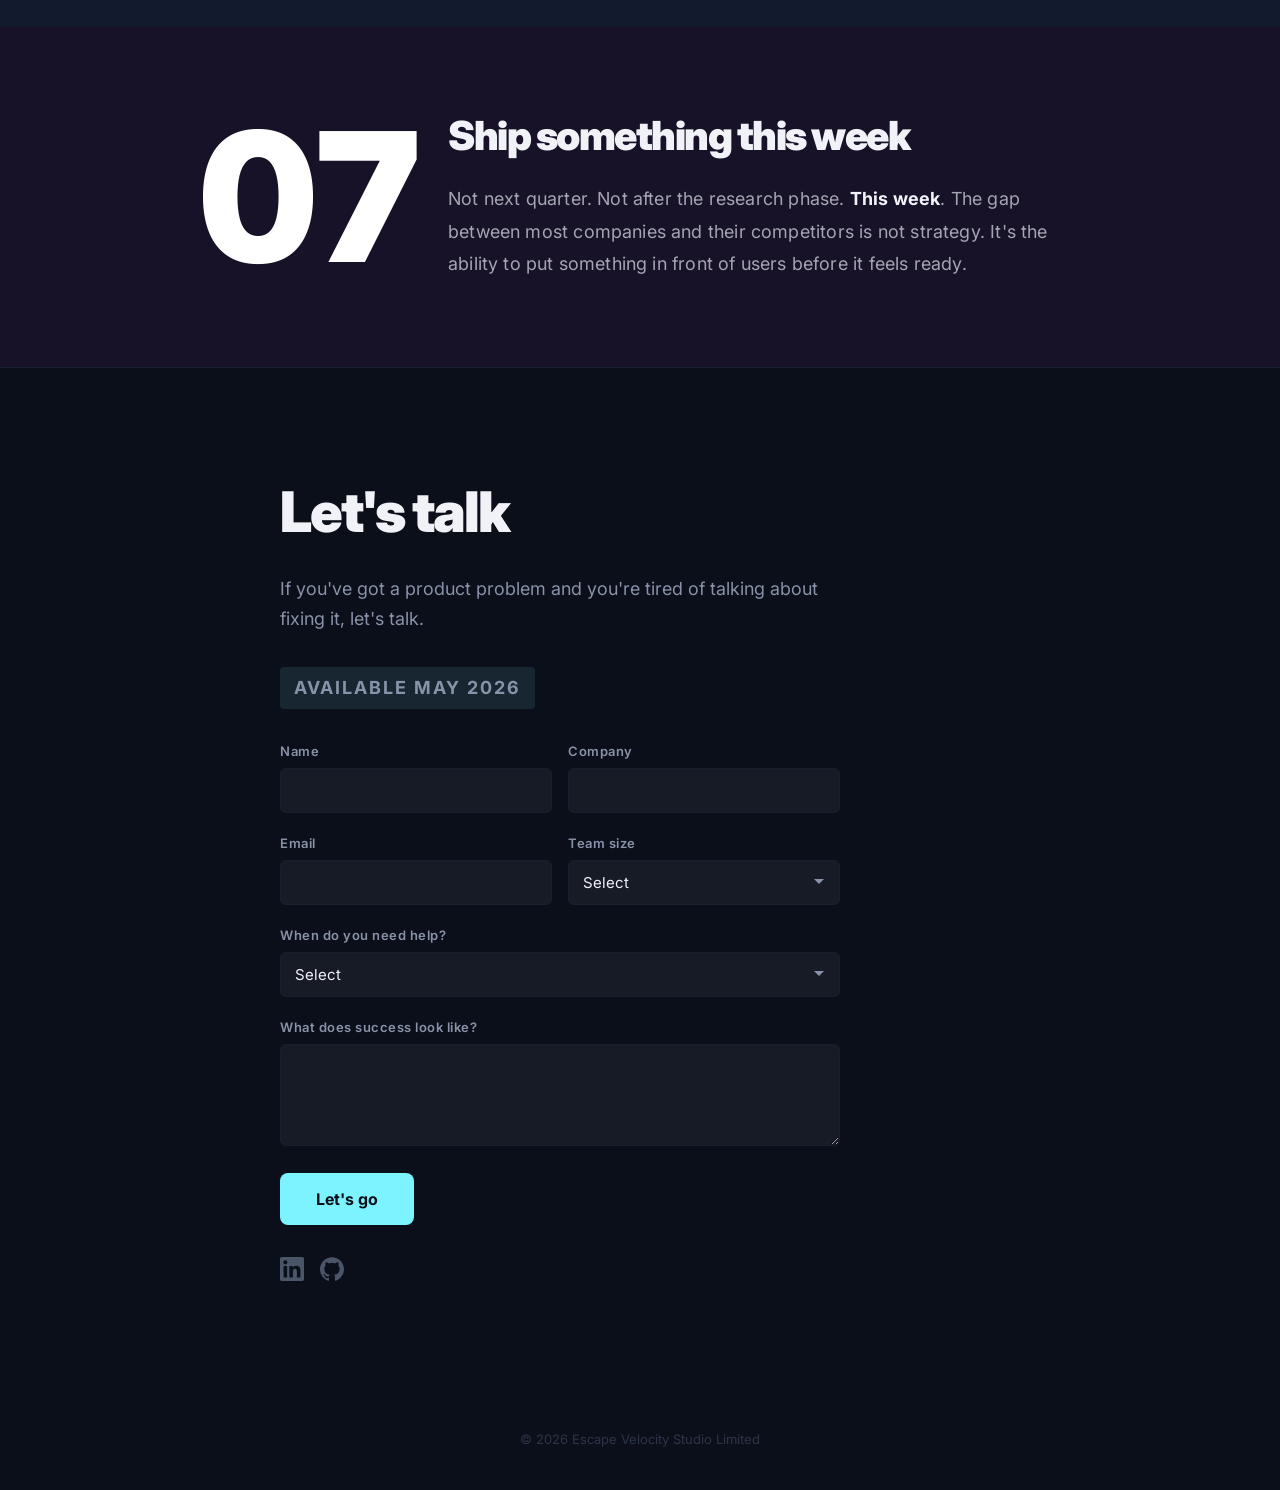
==== commit b72597a4: "Neon sign flicker intro sequence, scroll lock during load Co-Authored-By: Claude Opus 4.6 (1M contex" ====
--- a/index.html
+++ b/index.html
@@ -49,7 +49,8 @@
   <link rel="icon" type="image/svg+xml" href="assets/favicon.svg">
   <link rel="stylesheet" href="css/styles.css">
 </head>
-<body>
+<body class="loading">
+  <script>history.scrollRestoration = 'manual'; window.scrollTo(0,0);</script>
 
   <!-- Scroll progress bar -->
   <div class="scroll-progress" id="scrollProgress"></div>
@@ -256,37 +257,122 @@
       });
     });
 
-    // 1. Word-by-word hero with "impact" in orange
+
+    window.scrollTo(0, 0);
+
+    // === LOAD SEQUENCE ===
+    // 1. Neon sign flickers on (0-2s)
+    // 2. Sparks fall from logo (1.5-3.5s)
+    // 3. Headline appears word by word slowly (2.5s+)
+    // 4. Photo + paragraph fades in
+    // 5. CTA button fades in last
+
+    const logoEl = document.querySelector('.logo-text');
     const headline = document.querySelector('.hero-headline');
+    const heroBio = document.querySelector('.hero-bio');
+    const ctaHero = document.querySelector('.cta-hero');
+
+    // Step 1: Neon flicker
+    setTimeout(() => {
+      logoEl.classList.add('flicker');
+    }, 200);
+
+    // Step 2: Sparks from logo after flicker settles
+    const sparkCanvas = document.createElement('canvas');
+    sparkCanvas.style.cssText = 'position:fixed;top:0;left:0;width:100%;height:100%;pointer-events:none;z-index:99;';
+    document.body.appendChild(sparkCanvas);
+    const sparkCtx = sparkCanvas.getContext('2d');
+    let sparks = [];
+
+    function resizeSparkCanvas() {
+      sparkCanvas.width = window.innerWidth;
+      sparkCanvas.height = window.innerHeight;
+    }
+    resizeSparkCanvas();
+    window.addEventListener('resize', resizeSparkCanvas);
+
+    function getLogoRect() {
+      const rect = logoEl.getBoundingClientRect();
+      return { left: rect.left, right: rect.right, bottom: rect.bottom, width: rect.width };
+    }
+
+    function spawnSpark() {
+      const r = getLogoRect();
+      sparks.push({
+        x: r.left + Math.random() * r.width,
+        y: r.bottom,
+        vx: (Math.random() - 0.5) * 1,
+        vy: Math.random() * 1.5 + 0.5,
+        life: 1,
+        size: Math.random() * 2 + 0.5
+      });
+    }
+
+    setTimeout(() => {
+      let sparkTimer = 0;
+      const sparkInterval = setInterval(() => {
+        for (let i = 0; i < 2; i++) spawnSpark();
+        sparkTimer += 60;
+        if (sparkTimer > 2000) clearInterval(sparkInterval);
+      }, 60);
+    }, 1500);
+
+    function drawSparks() {
+      sparkCtx.clearRect(0, 0, sparkCanvas.width, sparkCanvas.height);
+      sparks.forEach(s => {
+        s.x += s.vx;
+        s.y += s.vy;
+        s.vy += 0.05;
+        s.life -= 0.01;
+        if (s.life <= 0) return;
+        sparkCtx.beginPath();
+        sparkCtx.arc(s.x, s.y, s.size * s.life, 0, Math.PI * 2);
+        sparkCtx.fillStyle = `rgba(125, 243, 255, ${s.life * 0.5})`;
+        sparkCtx.shadowColor = '#7df3ff';
+        sparkCtx.shadowBlur = 5;
+        sparkCtx.fill();
+        sparkCtx.shadowBlur = 0;
+      });
+      sparks = sparks.filter(s => s.life > 0);
+      requestAnimationFrame(drawSparks);
+    }
+    drawSparks();
+
+    // Step 3: Headline word by word — slower, starts after flicker + sparks
     headline.textContent = '';
     const words = 'I help companies have the impact they keep talking about.'.split(' ');
-    words.forEach((word, i) => {
-      const span = document.createElement('span');
-      span.textContent = word;
-      span.style.display = 'inline-block';
-      span.style.marginRight = '0.3em';
-      span.style.opacity = '0';
-      span.style.transform = 'translateY(20px)';
-      span.style.transition = `opacity 0.4s ease ${i * 0.1}s, transform 0.4s ease ${i * 0.1}s`;
-      if (word === 'impact') {
-        span.style.color = '#7df3ff';
-        span.style.webkitTextFillColor = '#7df3ff';
-        span.style.textShadow = '0 0 4px #fff, 0 0 10px #7df3ff, 0 0 25px #7df3ff, 0 0 50px #0fa8c4';
-        span.classList.add('impact-word');
-      }
-      headline.appendChild(span);
-      requestAnimationFrame(() => {
+    const wordDelay = 0.18; // seconds between each word (slower)
+    const headlineStart = 2800; // ms — after flicker and sparks begin
+
+    setTimeout(() => {
+      words.forEach((word, i) => {
+        const span = document.createElement('span');
+        span.textContent = word;
+        span.style.display = 'inline-block';
+        span.style.marginRight = '0.3em';
+        span.style.opacity = '0';
+        span.style.transform = 'translateY(20px)';
+        span.style.transition = `opacity 0.5s ease ${i * wordDelay}s, transform 0.5s ease ${i * wordDelay}s`;
+        if (word === 'impact') {
+          span.style.color = '#7df3ff';
+          span.style.webkitTextFillColor = '#7df3ff';
+          span.style.textShadow = '0 0 4px #fff, 0 0 10px #7df3ff, 0 0 25px #7df3ff, 0 0 50px #0fa8c4';
+          span.classList.add('impact-word');
+        }
+        headline.appendChild(span);
         requestAnimationFrame(() => {
-          span.style.opacity = '1';
-          span.style.transform = 'translateY(0)';
+          requestAnimationFrame(() => {
+            span.style.opacity = '1';
+            span.style.transform = 'translateY(0)';
+          });
         });
       });
-    });
-
-    // 1b. Sparks on "impact" word after it appears
-    setTimeout(() => {
-      const impactEl = document.querySelector('.impact-word');
-      if (impactEl) {
+
+      // Sparks on "impact" when it appears
+      const impactDelay = words.indexOf('impact') * wordDelay * 1000 + 500;
+      setTimeout(() => {
+        const impactEl = document.querySelector('.impact-word');
+        if (!impactEl) return;
         const impactCanvas = document.createElement('canvas');
         impactCanvas.style.cssText = 'position:fixed;top:0;left:0;width:100%;height:100%;pointer-events:none;z-index:99;';
         document.body.appendChild(impactCanvas);
@@ -295,121 +381,51 @@
         impactCanvas.height = window.innerHeight;
         let impactSparks = [];
         const rect = impactEl.getBoundingClientRect();
-
-        // Burst of sparks
-        for (let j = 0; j < 12; j++) {
+        for (let j = 0; j < 10; j++) {
           impactSparks.push({
             x: rect.left + Math.random() * rect.width,
             y: rect.top + Math.random() * rect.height,
-            vx: (Math.random() - 0.5) * 3,
-            vy: (Math.random() - 0.5) * 3 - 1,
+            vx: (Math.random() - 0.5) * 2.5,
+            vy: (Math.random() - 0.5) * 2.5 - 1,
             life: 1,
             size: Math.random() * 2 + 0.5
           });
         }
-
         function drawImpactSparks() {
           ictx.clearRect(0, 0, impactCanvas.width, impactCanvas.height);
           impactSparks.forEach(s => {
-            s.x += s.vx;
-            s.y += s.vy;
-            s.vy += 0.08;
-            s.life -= 0.015;
+            s.x += s.vx; s.y += s.vy; s.vy += 0.08; s.life -= 0.015;
             if (s.life <= 0) return;
             ictx.beginPath();
             ictx.arc(s.x, s.y, s.size * s.life, 0, Math.PI * 2);
-            ictx.fillStyle = `rgba(125, 243, 255, ${s.life * 0.6})`;
+            ictx.fillStyle = `rgba(125, 243, 255, ${s.life * 0.5})`;
             ictx.shadowColor = '#7df3ff';
-            ictx.shadowBlur = 6;
+            ictx.shadowBlur = 5;
             ictx.fill();
             ictx.shadowBlur = 0;
           });
           impactSparks = impactSparks.filter(s => s.life > 0);
-          if (impactSparks.length > 0) {
-            requestAnimationFrame(drawImpactSparks);
-          } else {
-            impactCanvas.remove();
-          }
+          if (impactSparks.length > 0) requestAnimationFrame(drawImpactSparks);
+          else impactCanvas.remove();
         }
         drawImpactSparks();
-      }
-    }, 600); // triggers when "impact" word appears
-
-    // 2. Neon sparks falling from logo
-    const sparkCanvas = document.createElement('canvas');
-    sparkCanvas.id = 'sparkCanvas';
-    sparkCanvas.style.cssText = 'position:fixed;top:0;left:0;width:100%;height:100%;pointer-events:none;z-index:99;';
-    document.body.appendChild(sparkCanvas);
-    const sparkCtx = sparkCanvas.getContext('2d');
-    let sparks = [];
-
-    function resizeSparkCanvas() {
-      sparkCanvas.width = window.innerWidth;
-      sparkCanvas.height = window.innerHeight;
-    }
-    resizeSparkCanvas();
-    window.addEventListener('resize', resizeSparkCanvas);
-
-    // Get "Studio" word position — last word in logo
-    const logoEl = document.querySelector('.logo-text');
-    function getStudioRect() {
-      const text = logoEl.textContent;
-      const studioStart = text.indexOf('Studio');
-      const fullRect = logoEl.getBoundingClientRect();
-      const charWidth = fullRect.width / text.length;
-      return {
-        left: fullRect.left + studioStart * charWidth,
-        right: fullRect.right,
-        bottom: fullRect.bottom,
-        width: charWidth * 6
-      };
-    }
-
-    function spawnSpark() {
-      const r = getStudioRect();
-      sparks.push({
-        x: r.left + Math.random() * r.width,
-        y: r.bottom,
-        vx: (Math.random() - 0.5) * 0.5,
-        vy: Math.random() * 1 + 0.5,
-        life: 1,
-        size: Math.random() * 1.5 + 0.3
-      });
-    }
-
-    // Spawn sparks subtly for first 2 seconds
-    let sparkTimer = 0;
-    const sparkInterval = setInterval(() => {
-      spawnSpark();
-      sparkTimer += 80;
-      if (sparkTimer > 2000) clearInterval(sparkInterval);
-    }, 80);
-
-    function drawSparks() {
-      sparkCtx.clearRect(0, 0, sparkCanvas.width, sparkCanvas.height);
-      sparks.forEach(s => {
-        s.x += s.vx;
-        s.y += s.vy;
-        s.vy += 0.05; // gravity
-        s.life -= 0.008;
-        if (s.life <= 0) return;
-
-        sparkCtx.beginPath();
-        sparkCtx.arc(s.x, s.y, s.size * s.life, 0, Math.PI * 2);
-        sparkCtx.fillStyle = `rgba(125, 243, 255, ${s.life * 0.4})`;
-        sparkCtx.shadowColor = '#7df3ff';
-        sparkCtx.shadowBlur = 4;
-        sparkCtx.fill();
-        sparkCtx.shadowBlur = 0;
-      });
-      sparks = sparks.filter(s => s.life > 0);
-      if (sparks.length > 0 || sparkTimer < 3000) {
-        requestAnimationFrame(drawSparks);
-      } else {
-        sparkCanvas.remove();
-      }
-    }
-    drawSparks();
+      }, impactDelay);
+
+      // Step 4: Bio (photo + paragraph) after all words done
+      const allWordsTime = words.length * wordDelay * 1000 + 600;
+      setTimeout(() => {
+        heroBio.classList.add('show');
+      }, allWordsTime);
+
+      // Step 5: CTA button last, then unlock scroll
+      setTimeout(() => {
+        ctaHero.classList.add('show');
+        setTimeout(() => {
+          document.body.classList.remove('loading');
+        }, 400);
+      }, allWordsTime + 800);
+
+    }, headlineStart);
 
     // 3. Subtle cursor dot trail
     const canvas = document.createElement('canvas');
--- a/css/styles.css
+++ b/css/styles.css
@@ -16,6 +16,11 @@
   color: #e0e4ed;
   line-height: 1.6;
   -webkit-font-smoothing: antialiased;
+}
+
+body.loading {
+  overflow: hidden;
+  height: 100vh;
 }
 
 /* Scroll progress bar */
@@ -70,6 +75,25 @@
     0 0 50px #0fa8c4,
     0 0 100px #0fa8c4,
     0 0 150px #0fa8c4;
+  opacity: 0;
+}
+
+.logo-text.flicker {
+  animation: neonFlicker 2s ease forwards;
+}
+
+@keyframes neonFlicker {
+  0%   { opacity: 0; }
+  5%   { opacity: 1; text-shadow: 0 0 4px #fff, 0 0 10px #7df3ff, 0 0 25px #7df3ff, 0 0 50px #0fa8c4; }
+  8%   { opacity: 0.2; text-shadow: none; }
+  12%  { opacity: 1; text-shadow: 0 0 4px #fff, 0 0 10px #7df3ff, 0 0 25px #7df3ff, 0 0 50px #0fa8c4; }
+  16%  { opacity: 0; text-shadow: none; }
+  22%  { opacity: 1; text-shadow: 0 0 4px #fff, 0 0 10px #7df3ff, 0 0 25px #7df3ff, 0 0 50px #0fa8c4; }
+  25%  { opacity: 0.4; text-shadow: 0 0 2px #7df3ff; }
+  30%  { opacity: 1; text-shadow: 0 0 4px #fff, 0 0 10px #7df3ff, 0 0 25px #7df3ff, 0 0 50px #0fa8c4; }
+  33%  { opacity: 0.1; text-shadow: none; }
+  40%  { opacity: 1; text-shadow: 0 0 4px #fff, 0 0 10px #7df3ff, 0 0 25px #7df3ff, 0 0 50px #0fa8c4, 0 0 100px #0fa8c4; }
+  100% { opacity: 1; text-shadow: 0 0 4px #fff, 0 0 10px #7df3ff, 0 0 25px #7df3ff, 0 0 50px #0fa8c4, 0 0 100px #0fa8c4, 0 0 150px #0fa8c4; }
 }
 
 .logo-studio {
@@ -168,16 +192,6 @@
   margin-bottom: 16px;
 }
 
-.hero-accent {
-  width: 80px;
-  height: 4px;
-  background: #7df3ff;
-  box-shadow: 0 0 8px #7df3ff, 0 0 20px #0fa8c4;
-  margin-bottom: 48px;
-  opacity: 0;
-  animation: fadeInUp 0.8s ease 1.2s forwards;
-}
-
 @keyframes fadeInUp {
   from {
     opacity: 0;
@@ -194,7 +208,10 @@
   align-items: center;
   gap: 24px;
   opacity: 0;
-  animation: fadeInUp 0.8s ease 1.4s forwards;
+}
+
+.hero-bio.show {
+  animation: fadeInUp 0.8s ease forwards;
 }
 
 .hero-bio-text p {
@@ -227,6 +244,11 @@
   text-decoration: none;
   border-radius: 8px;
   transition: background 0.2s;
+  opacity: 0;
+}
+
+.cta-hero.show {
+  animation: fadeInUp 0.8s ease forwards;
 }
 
 .cta-hero:hover {
